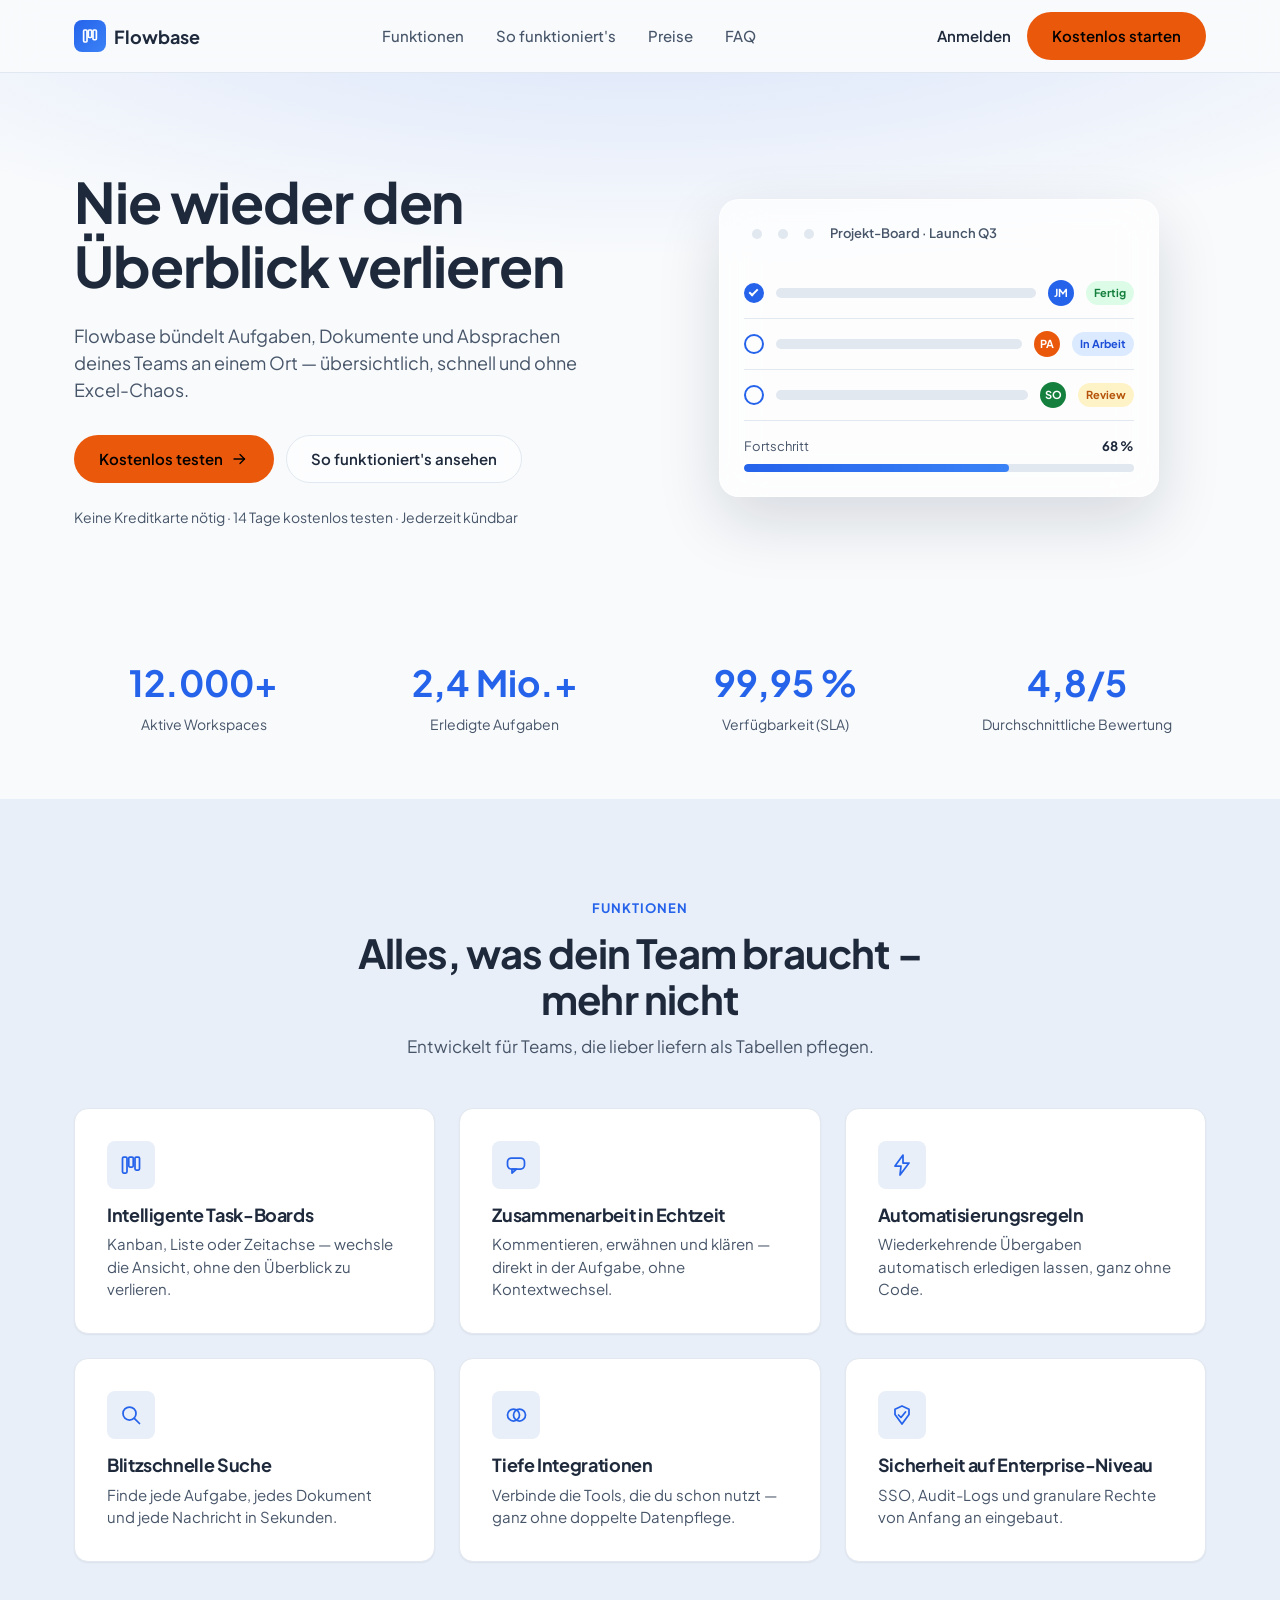
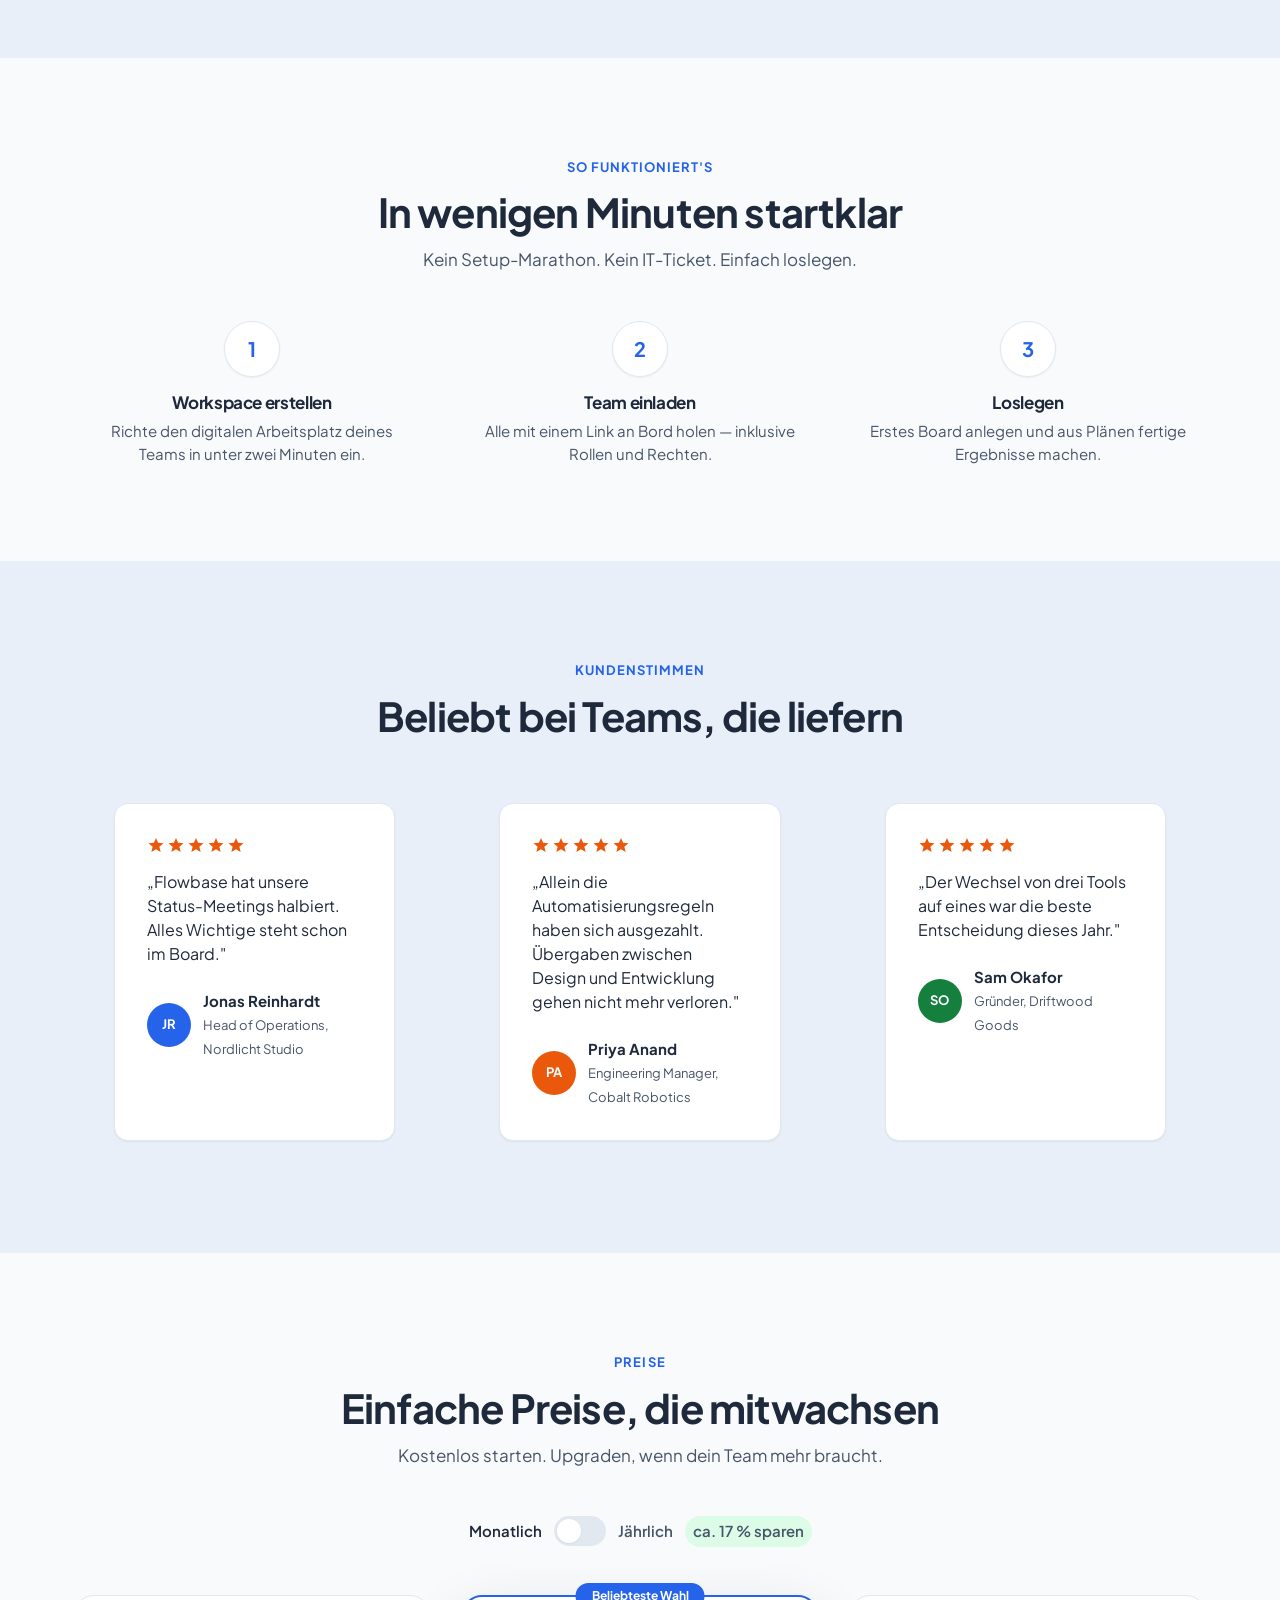
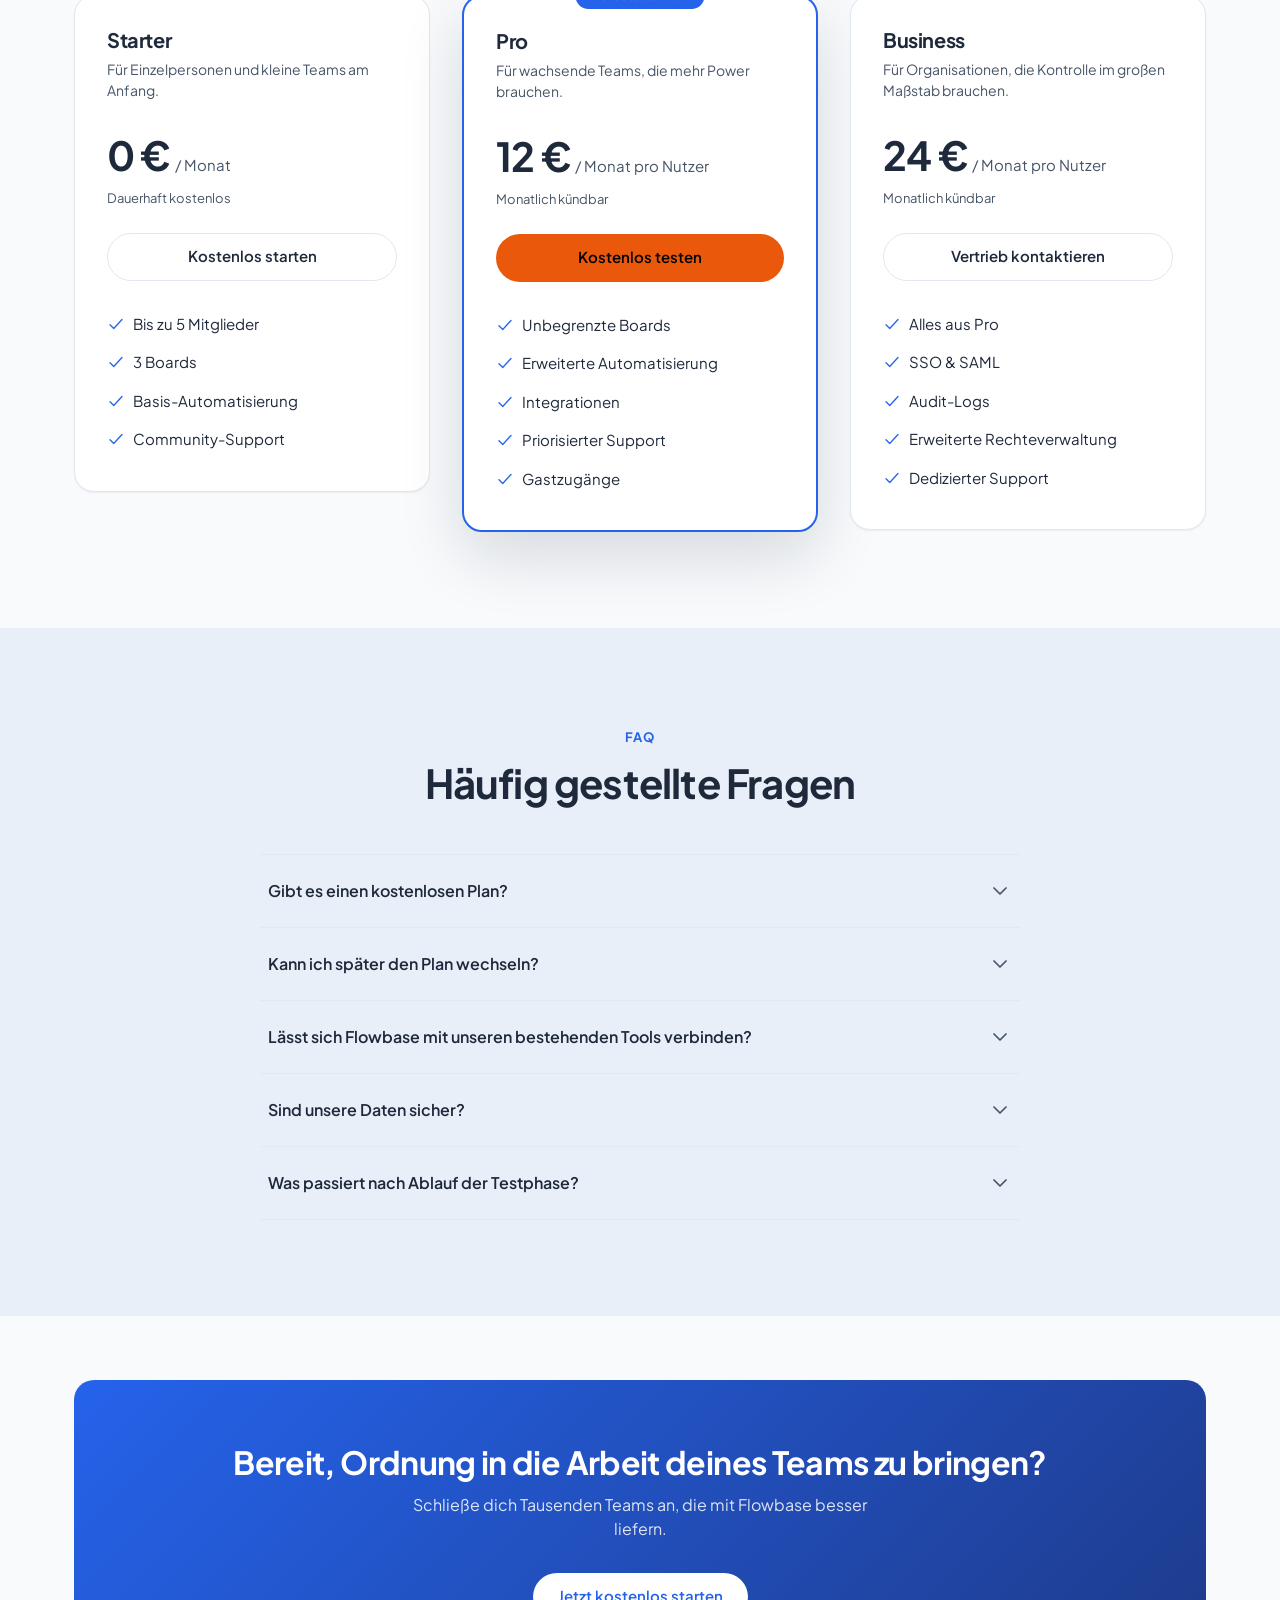
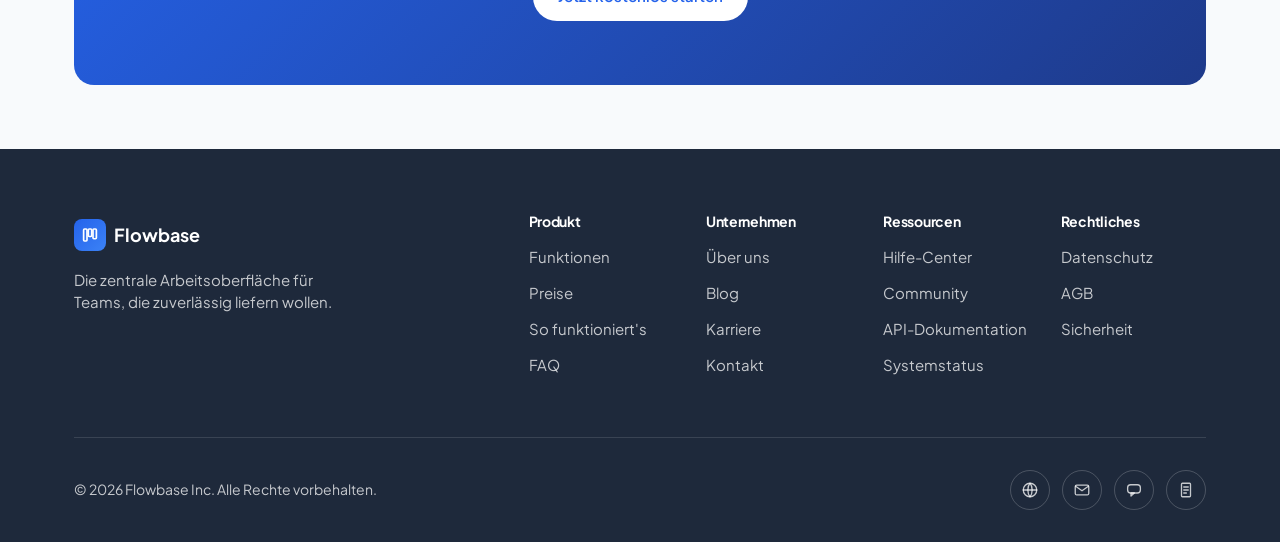
==== index.html @ de38b5d2 "Add Flowbase SaaS landing page Static, dependency-free marketing site (index.html + css/js) built wi" ====
<!DOCTYPE html>
<html lang="de">
<head>
<meta charset="UTF-8">
<meta name="viewport" content="width=device-width, initial-scale=1">
<title>Flowbase – Projektmanagement ohne Chaos</title>
<meta name="description" content="Flowbase bündelt Aufgaben, Dokumente und Absprachen deines Teams an einem Ort. 14 Tage kostenlos testen, keine Kreditkarte nötig.">
<link rel="preconnect" href="https://fonts.googleapis.com">
<link rel="preconnect" href="https://fonts.gstatic.com" crossorigin>
<link rel="stylesheet" href="https://fonts.googleapis.com/css2?family=Plus+Jakarta+Sans:wght@400;500;600;700&display=swap">
<link rel="stylesheet" href="css/styles.css">
<link rel="icon" type="image/svg+xml" href="data:image/svg+xml,%3Csvg xmlns='http://www.w3.org/2000/svg' viewBox='0 0 24 24'%3E%3Crect width='24' height='24' rx='6' fill='%232563EB'/%3E%3Crect x='4.5' y='5' width='4' height='14' rx='1' fill='white'/%3E%3Crect x='10' y='5' width='4' height='9' rx='1' fill='white'/%3E%3Crect x='15.5' y='5' width='4' height='11' rx='1' fill='white'/%3E%3C/svg%3E">
</head>
<body>
<a class="skip-link" href="#main">Zum Hauptinhalt springen</a>

<!-- Icon sprite (decorative + labelled icons reused via <use>) -->
<svg width="0" height="0" style="position:absolute" aria-hidden="true">
  <defs>
    <symbol id="icon-menu" viewBox="0 0 24 24"><line x1="4" y1="6" x2="20" y2="6"/><line x1="4" y1="12" x2="20" y2="12"/><line x1="4" y1="18" x2="20" y2="18"/></symbol>
    <symbol id="icon-close" viewBox="0 0 24 24"><line x1="5" y1="5" x2="19" y2="19"/><line x1="19" y1="5" x2="5" y2="19"/></symbol>
    <symbol id="icon-check" viewBox="0 0 24 24"><polyline points="4,13 9,18 20,6"/></symbol>
    <symbol id="icon-chevron-down" viewBox="0 0 24 24"><polyline points="6,9 12,15 18,9"/></symbol>
    <symbol id="icon-board" viewBox="0 0 24 24"><rect x="3.5" y="4" width="4.5" height="16" rx="1.2"/><rect x="9.75" y="4" width="4.5" height="10" rx="1.2"/><rect x="16" y="4" width="4.5" height="13" rx="1.2"/></symbol>
    <symbol id="icon-chat" viewBox="0 0 24 24"><rect x="3.5" y="5" width="17" height="11" rx="4"/><polygon points="8,16 8,20 12.5,16"/></symbol>
    <symbol id="icon-bolt" viewBox="0 0 24 24"><polygon points="13,2 5,13 11,13 10,22 19,10 13,10"/></symbol>
    <symbol id="icon-search" viewBox="0 0 24 24"><circle cx="10.5" cy="10.5" r="6.5"/><line x1="15.3" y1="15.3" x2="20.5" y2="20.5"/></symbol>
    <symbol id="icon-link" viewBox="0 0 24 24"><circle cx="9.5" cy="12" r="6"/><circle cx="15.5" cy="12" r="6"/></symbol>
    <symbol id="icon-shield" viewBox="0 0 24 24"><polygon points="12,3 19,6.2 19,11.5 12,21 5,11.5 5,6.2"/><polyline points="8.5,12 11,14.5 15.5,9"/></symbol>
    <symbol id="icon-star" viewBox="0 0 24 24"><polygon points="12,2.5 14.8,9 22,9.6 16.5,14.3 18.2,21.3 12,17.5 5.8,21.3 7.5,14.3 2,9.6 9.2,9"/></symbol>
    <symbol id="icon-arrow-right" viewBox="0 0 24 24"><line x1="4" y1="12" x2="18" y2="12"/><polyline points="12,6 18,12 12,18"/></symbol>
    <symbol id="icon-globe" viewBox="0 0 24 24"><circle cx="12" cy="12" r="9"/><line x1="3" y1="12" x2="21" y2="12"/><path d="M12 3 C8.2 7 8.2 17 12 21 C15.8 17 15.8 7 12 3 Z"/></symbol>
    <symbol id="icon-mail" viewBox="0 0 24 24"><rect x="3" y="5.5" width="18" height="13" rx="2"/><polyline points="3.5,7 12,13 20.5,7"/></symbol>
    <symbol id="icon-file" viewBox="0 0 24 24"><rect x="6" y="3" width="12" height="18" rx="1.2"/><line x1="9" y1="8" x2="15" y2="8"/><line x1="9" y1="12" x2="15" y2="12"/><line x1="9" y1="16" x2="12.5" y2="16"/></symbol>
  </defs>
</svg>

<header class="site-header">
  <div class="container nav">
    <a class="brand" href="#top">
      <span class="brand-mark" aria-hidden="true"><svg class="icon" style="stroke:#fff"><use href="#icon-board"/></svg></span>
      Flowbase
    </a>

    <nav class="nav-links" aria-label="Hauptnavigation">
      <a href="#features">Funktionen</a>
      <a href="#how-it-works">So funktioniert's</a>
      <a href="#pricing">Preise</a>
      <a href="#faq">FAQ</a>
    </nav>

    <div class="nav-actions">
      <a class="nav-login" href="#">Anmelden</a>
      <a class="btn btn-primary" href="#pricing">Kostenlos starten</a>
    </div>

    <button class="nav-toggle" type="button" aria-expanded="false" aria-controls="mobile-menu" id="nav-toggle">
      <svg class="icon icon-menu" aria-hidden="true"><use href="#icon-menu"/></svg>
      <svg class="icon icon-close" aria-hidden="true"><use href="#icon-close"/></svg>
      <span class="sr-only" style="position:absolute;width:1px;height:1px;overflow:hidden;clip:rect(0 0 0 0);">Menü öffnen</span>
    </button>
  </div>

  <div class="mobile-menu" id="mobile-menu" hidden>
    <div class="container">
      <ul class="mobile-menu-list">
        <li><a href="#features">Funktionen</a></li>
        <li><a href="#how-it-works">So funktioniert's</a></li>
        <li><a href="#pricing">Preise</a></li>
        <li><a href="#faq">FAQ</a></li>
        <li><a class="nav-login" href="#">Anmelden</a></li>
      </ul>
      <div class="mobile-cta">
        <a class="btn btn-primary btn-block" href="#pricing">Kostenlos starten</a>
      </div>
    </div>
  </div>
</header>

<main id="main">
  <!-- Hero -->
  <section class="hero" id="top">
    <div class="container hero-grid">
      <div class="hero-content">
        <h1>Nie wieder den Überblick verlieren</h1>
        <p class="hero-subtitle">Flowbase bündelt Aufgaben, Dokumente und Absprachen deines Teams an einem Ort — übersichtlich, schnell und ohne Excel-Chaos.</p>
        <div class="hero-actions">
          <a class="btn btn-primary" href="#pricing">
            Kostenlos testen
            <svg class="icon" aria-hidden="true" style="width:18px;height:18px"><use href="#icon-arrow-right"/></svg>
          </a>
          <a class="btn btn-secondary" href="#how-it-works">So funktioniert's ansehen</a>
        </div>
        <p class="hero-trust">Keine Kreditkarte nötig · 14 Tage kostenlos testen · Jederzeit kündbar</p>
      </div>

      <div class="hero-visual" aria-hidden="true">
        <div class="mockup-card">
          <div class="mockup-titlebar">
            <span class="mockup-dot"></span>
            <span class="mockup-dot"></span>
            <span class="mockup-dot"></span>
            <span>Projekt-Board · Launch Q3</span>
          </div>

          <div class="mockup-row">
            <span class="mockup-check is-done"></span>
            <span class="mockup-line" style="width:55%"></span>
            <span class="mockup-avatar" style="background:#2563EB">JM</span>
            <span class="mockup-tag tag-done">Fertig</span>
          </div>
          <div class="mockup-row">
            <span class="mockup-check"></span>
            <span class="mockup-line w-70"></span>
            <span class="mockup-avatar" style="background:#EA580C">PA</span>
            <span class="mockup-tag tag-progress">In Arbeit</span>
          </div>
          <div class="mockup-row">
            <span class="mockup-check"></span>
            <span class="mockup-line" style="width:40%"></span>
            <span class="mockup-avatar" style="background:#15803D">SO</span>
            <span class="mockup-tag tag-review">Review</span>
          </div>

          <div class="mockup-progress-label">
            <span>Fortschritt</span>
            <strong>68 %</strong>
          </div>
          <div class="mockup-progress-track">
            <div class="mockup-progress-fill"></div>
          </div>
        </div>
      </div>
    </div>
  </section>

  <!-- Stats -->
  <section class="section-tight" aria-label="Kennzahlen">
    <div class="container">
      <div class="stats-grid">
        <div>
          <div class="stat-value">12.000+</div>
          <div class="stat-label">Aktive Workspaces</div>
        </div>
        <div>
          <div class="stat-value">2,4&nbsp;Mio.+</div>
          <div class="stat-label">Erledigte Aufgaben</div>
        </div>
        <div>
          <div class="stat-value">99,95&nbsp;%</div>
          <div class="stat-label">Verfügbarkeit (SLA)</div>
        </div>
        <div>
          <div class="stat-value">4,8/5</div>
          <div class="stat-label">Durchschnittliche Bewertung</div>
        </div>
      </div>
    </div>
  </section>

  <!-- Features -->
  <section class="section section-muted" id="features">
    <div class="container">
      <div class="section-header">
        <span class="eyebrow">Funktionen</span>
        <h2>Alles, was dein Team braucht – mehr nicht</h2>
        <p>Entwickelt für Teams, die lieber liefern als Tabellen pflegen.</p>
      </div>

      <div class="feature-grid">
        <div class="card">
          <div class="feature-icon"><svg class="icon" aria-hidden="true"><use href="#icon-board"/></svg></div>
          <h3>Intelligente Task-Boards</h3>
          <p>Kanban, Liste oder Zeitachse — wechsle die Ansicht, ohne den Überblick zu verlieren.</p>
        </div>
        <div class="card">
          <div class="feature-icon"><svg class="icon" aria-hidden="true"><use href="#icon-chat"/></svg></div>
          <h3>Zusammenarbeit in Echtzeit</h3>
          <p>Kommentieren, erwähnen und klären — direkt in der Aufgabe, ohne Kontextwechsel.</p>
        </div>
        <div class="card">
          <div class="feature-icon"><svg class="icon" aria-hidden="true"><use href="#icon-bolt"/></svg></div>
          <h3>Automatisierungsregeln</h3>
          <p>Wiederkehrende Übergaben automatisch erledigen lassen, ganz ohne Code.</p>
        </div>
        <div class="card">
          <div class="feature-icon"><svg class="icon" aria-hidden="true"><use href="#icon-search"/></svg></div>
          <h3>Blitzschnelle Suche</h3>
          <p>Finde jede Aufgabe, jedes Dokument und jede Nachricht in Sekunden.</p>
        </div>
        <div class="card">
          <div class="feature-icon"><svg class="icon" aria-hidden="true"><use href="#icon-link"/></svg></div>
          <h3>Tiefe Integrationen</h3>
          <p>Verbinde die Tools, die du schon nutzt — ganz ohne doppelte Datenpflege.</p>
        </div>
        <div class="card">
          <div class="feature-icon"><svg class="icon" aria-hidden="true"><use href="#icon-shield"/></svg></div>
          <h3>Sicherheit auf Enterprise-Niveau</h3>
          <p>SSO, Audit-Logs und granulare Rechte von Anfang an eingebaut.</p>
        </div>
      </div>
    </div>
  </section>

  <!-- How it works -->
  <section class="section" id="how-it-works">
    <div class="container">
      <div class="section-header">
        <span class="eyebrow">So funktioniert's</span>
        <h2>In wenigen Minuten startklar</h2>
        <p>Kein Setup-Marathon. Kein IT-Ticket. Einfach loslegen.</p>
      </div>

      <div class="steps">
        <div class="step">
          <div class="step-number">1</div>
          <h3>Workspace erstellen</h3>
          <p>Richte den digitalen Arbeitsplatz deines Teams in unter zwei Minuten ein.</p>
        </div>
        <div class="step">
          <div class="step-number">2</div>
          <h3>Team einladen</h3>
          <p>Alle mit einem Link an Bord holen — inklusive Rollen und Rechten.</p>
        </div>
        <div class="step">
          <div class="step-number">3</div>
          <h3>Loslegen</h3>
          <p>Erstes Board anlegen und aus Plänen fertige Ergebnisse machen.</p>
        </div>
      </div>
    </div>
  </section>

  <!-- Testimonials -->
  <section class="section section-muted">
    <div class="container">
      <div class="section-header">
        <span class="eyebrow">Kundenstimmen</span>
        <h2>Beliebt bei Teams, die liefern</h2>
      </div>

      <div class="testimonial-grid">
        <figure class="card">
          <div class="testimonial-stars" aria-hidden="true">
            <svg class="icon icon-fill"><use href="#icon-star"/></svg>
            <svg class="icon icon-fill"><use href="#icon-star"/></svg>
            <svg class="icon icon-fill"><use href="#icon-star"/></svg>
            <svg class="icon icon-fill"><use href="#icon-star"/></svg>
            <svg class="icon icon-fill"><use href="#icon-star"/></svg>
          </div>
          <blockquote>„Flowbase hat unsere Status-Meetings halbiert. Alles Wichtige steht schon im Board."</blockquote>
          <figcaption class="testimonial-author">
            <span class="author-avatar" style="background:#2563EB">JR</span>
            <span>
              <span class="author-name" style="display:block">Jonas Reinhardt</span>
              <span class="author-role">Head of Operations, Nordlicht Studio</span>
            </span>
          </figcaption>
        </figure>

        <figure class="card">
          <div class="testimonial-stars" aria-hidden="true">
            <svg class="icon icon-fill"><use href="#icon-star"/></svg>
            <svg class="icon icon-fill"><use href="#icon-star"/></svg>
            <svg class="icon icon-fill"><use href="#icon-star"/></svg>
            <svg class="icon icon-fill"><use href="#icon-star"/></svg>
            <svg class="icon icon-fill"><use href="#icon-star"/></svg>
          </div>
          <blockquote>„Allein die Automatisierungsregeln haben sich ausgezahlt. Übergaben zwischen Design und Entwicklung gehen nicht mehr verloren."</blockquote>
          <figcaption class="testimonial-author">
            <span class="author-avatar" style="background:#EA580C">PA</span>
            <span>
              <span class="author-name" style="display:block">Priya Anand</span>
              <span class="author-role">Engineering Manager, Cobalt Robotics</span>
            </span>
          </figcaption>
        </figure>

        <figure class="card">
          <div class="testimonial-stars" aria-hidden="true">
            <svg class="icon icon-fill"><use href="#icon-star"/></svg>
            <svg class="icon icon-fill"><use href="#icon-star"/></svg>
            <svg class="icon icon-fill"><use href="#icon-star"/></svg>
            <svg class="icon icon-fill"><use href="#icon-star"/></svg>
            <svg class="icon icon-fill"><use href="#icon-star"/></svg>
          </div>
          <blockquote>„Der Wechsel von drei Tools auf eines war die beste Entscheidung dieses Jahr."</blockquote>
          <figcaption class="testimonial-author">
            <span class="author-avatar" style="background:#15803D">SO</span>
            <span>
              <span class="author-name" style="display:block">Sam Okafor</span>
              <span class="author-role">Gründer, Driftwood Goods</span>
            </span>
          </figcaption>
        </figure>
      </div>
    </div>
  </section>

  <!-- Pricing -->
  <section class="section" id="pricing">
    <div class="container">
      <div class="section-header">
        <span class="eyebrow">Preise</span>
        <h2>Einfache Preise, die mitwachsen</h2>
        <p>Kostenlos starten. Upgraden, wenn dein Team mehr braucht.</p>
      </div>

      <div class="billing-toggle">
        <span data-active="true" id="label-monthly">Monatlich</span>
        <label class="switch">
          <input type="checkbox" id="billing-switch" aria-describedby="save-hint">
          <span class="switch-track"></span>
          <span class="switch-thumb"></span>
        </label>
        <span data-active="false" id="label-annual">Jährlich</span>
        <span class="save-badge" id="save-hint">ca. 17 % sparen</span>
      </div>

      <div class="pricing-grid">
        <div class="price-card">
          <h3>Starter</h3>
          <p class="plan-desc">Für Einzelpersonen und kleine Teams am Anfang.</p>
          <div class="price-amount">
            <span class="amount">0&nbsp;€</span>
            <span class="period">/ Monat</span>
          </div>
          <p class="price-note">Dauerhaft kostenlos</p>
          <a class="btn btn-outline btn-block" href="#">Kostenlos starten</a>
          <ul class="plan-features">
            <li><svg class="icon" aria-hidden="true"><use href="#icon-check"/></svg> Bis zu 5 Mitglieder</li>
            <li><svg class="icon" aria-hidden="true"><use href="#icon-check"/></svg> 3 Boards</li>
            <li><svg class="icon" aria-hidden="true"><use href="#icon-check"/></svg> Basis-Automatisierung</li>
            <li><svg class="icon" aria-hidden="true"><use href="#icon-check"/></svg> Community-Support</li>
          </ul>
        </div>

        <div class="price-card is-popular">
          <span class="popular-badge">Beliebteste Wahl</span>
          <h3>Pro</h3>
          <p class="plan-desc">Für wachsende Teams, die mehr Power brauchen.</p>
          <div class="price-amount">
            <span class="amount" data-monthly="12&nbsp;€" data-annual="10&nbsp;€">12&nbsp;€</span>
            <span class="period">/ Monat pro Nutzer</span>
          </div>
          <p class="price-note" data-monthly="Monatlich kündbar" data-annual="Jährliche Abrechnung, 2 Monate gratis">Monatlich kündbar</p>
          <a class="btn btn-primary btn-block" href="#">Kostenlos testen</a>
          <ul class="plan-features">
            <li><svg class="icon" aria-hidden="true"><use href="#icon-check"/></svg> Unbegrenzte Boards</li>
            <li><svg class="icon" aria-hidden="true"><use href="#icon-check"/></svg> Erweiterte Automatisierung</li>
            <li><svg class="icon" aria-hidden="true"><use href="#icon-check"/></svg> Integrationen</li>
            <li><svg class="icon" aria-hidden="true"><use href="#icon-check"/></svg> Priorisierter Support</li>
            <li><svg class="icon" aria-hidden="true"><use href="#icon-check"/></svg> Gastzugänge</li>
          </ul>
        </div>

        <div class="price-card">
          <h3>Business</h3>
          <p class="plan-desc">Für Organisationen, die Kontrolle im großen Maßstab brauchen.</p>
          <div class="price-amount">
            <span class="amount" data-monthly="24&nbsp;€" data-annual="20&nbsp;€">24&nbsp;€</span>
            <span class="period">/ Monat pro Nutzer</span>
          </div>
          <p class="price-note" data-monthly="Monatlich kündbar" data-annual="Jährliche Abrechnung, 2 Monate gratis">Monatlich kündbar</p>
          <a class="btn btn-outline btn-block" href="#">Vertrieb kontaktieren</a>
          <ul class="plan-features">
            <li><svg class="icon" aria-hidden="true"><use href="#icon-check"/></svg> Alles aus Pro</li>
            <li><svg class="icon" aria-hidden="true"><use href="#icon-check"/></svg> SSO &amp; SAML</li>
            <li><svg class="icon" aria-hidden="true"><use href="#icon-check"/></svg> Audit-Logs</li>
            <li><svg class="icon" aria-hidden="true"><use href="#icon-check"/></svg> Erweiterte Rechteverwaltung</li>
            <li><svg class="icon" aria-hidden="true"><use href="#icon-check"/></svg> Dedizierter Support</li>
          </ul>
        </div>
      </div>
    </div>
  </section>

  <!-- FAQ -->
  <section class="section section-muted" id="faq">
    <div class="container">
      <div class="section-header">
        <span class="eyebrow">FAQ</span>
        <h2>Häufig gestellte Fragen</h2>
      </div>

      <div class="faq-list">
        <div class="faq-item">
          <h3>
            <button class="faq-question" aria-expanded="false" aria-controls="faq-a1" id="faq-q1">
              Gibt es einen kostenlosen Plan?
              <svg class="icon" aria-hidden="true"><use href="#icon-chevron-down"/></svg>
            </button>
          </h3>
          <div class="faq-answer" id="faq-a1" role="region" aria-labelledby="faq-q1" hidden>
            <p>Ja. Starter ist dauerhaft kostenlos für bis zu 5 Teammitglieder, ganz ohne Kreditkarte.</p>
          </div>
        </div>

        <div class="faq-item">
          <h3>
            <button class="faq-question" aria-expanded="false" aria-controls="faq-a2" id="faq-q2">
              Kann ich später den Plan wechseln?
              <svg class="icon" aria-hidden="true"><use href="#icon-chevron-down"/></svg>
            </button>
          </h3>
          <div class="faq-answer" id="faq-a2" role="region" aria-labelledby="faq-q2" hidden>
            <p>Klar. Upgrade, Downgrade oder Kündigung sind jederzeit in den Workspace-Einstellungen möglich.</p>
          </div>
        </div>

        <div class="faq-item">
          <h3>
            <button class="faq-question" aria-expanded="false" aria-controls="faq-a3" id="faq-q3">
              Lässt sich Flowbase mit unseren bestehenden Tools verbinden?
              <svg class="icon" aria-hidden="true"><use href="#icon-chevron-down"/></svg>
            </button>
          </h3>
          <div class="faq-answer" id="faq-a3" role="region" aria-labelledby="faq-q3" hidden>
            <p>Pro und Business bieten Integrationen für gängige Kalender-, Speicher- und Chat-Tools — weitere kommen laufend dazu.</p>
          </div>
        </div>

        <div class="faq-item">
          <h3>
            <button class="faq-question" aria-expanded="false" aria-controls="faq-a4" id="faq-q4">
              Sind unsere Daten sicher?
              <svg class="icon" aria-hidden="true"><use href="#icon-chevron-down"/></svg>
            </button>
          </h3>
          <div class="faq-answer" id="faq-a4" role="region" aria-labelledby="faq-q4" hidden>
            <p>Alle Daten werden verschlüsselt übertragen und gespeichert. Business ergänzt SSO, Audit-Logs und granulare Rechteverwaltung.</p>
          </div>
        </div>

        <div class="faq-item">
          <h3>
            <button class="faq-question" aria-expanded="false" aria-controls="faq-a5" id="faq-q5">
              Was passiert nach Ablauf der Testphase?
              <svg class="icon" aria-hidden="true"><use href="#icon-chevron-down"/></svg>
            </button>
          </h3>
          <div class="faq-answer" id="faq-a5" role="region" aria-labelledby="faq-q5" hidden>
            <p>Du wählst einen bezahlten Plan oder wechselst zum kostenlosen Starter-Plan — deine Daten bleiben in jedem Fall erhalten.</p>
          </div>
        </div>
      </div>
    </div>
  </section>

  <!-- Final CTA -->
  <section class="section-tight">
    <div class="container">
      <div class="cta-banner">
        <h2>Bereit, Ordnung in die Arbeit deines Teams zu bringen?</h2>
        <p>Schließe dich Tausenden Teams an, die mit Flowbase besser liefern.</p>
        <a class="btn btn-primary" href="#pricing">Jetzt kostenlos starten</a>
      </div>
    </div>
  </section>
</main>

<footer class="site-footer">
  <div class="container">
    <div class="footer-top">
      <div class="footer-brand">
        <a class="brand" href="#top">
          <span class="brand-mark" aria-hidden="true"><svg class="icon" style="stroke:#fff"><use href="#icon-board"/></svg></span>
          Flowbase
        </a>
        <p>Die zentrale Arbeitsoberfläche für Teams, die zuverlässig liefern wollen.</p>
      </div>

      <div class="footer-links-grid">
        <div class="footer-col">
          <h4>Produkt</h4>
          <ul>
            <li><a href="#features">Funktionen</a></li>
            <li><a href="#pricing">Preise</a></li>
            <li><a href="#how-it-works">So funktioniert's</a></li>
            <li><a href="#faq">FAQ</a></li>
          </ul>
        </div>
        <div class="footer-col">
          <h4>Unternehmen</h4>
          <ul>
            <li><a href="#">Über uns</a></li>
            <li><a href="#">Blog</a></li>
            <li><a href="#">Karriere</a></li>
            <li><a href="#">Kontakt</a></li>
          </ul>
        </div>
        <div class="footer-col">
          <h4>Ressourcen</h4>
          <ul>
            <li><a href="#">Hilfe-Center</a></li>
            <li><a href="#">Community</a></li>
            <li><a href="#">API-Dokumentation</a></li>
            <li><a href="#">Systemstatus</a></li>
          </ul>
        </div>
        <div class="footer-col">
          <h4>Rechtliches</h4>
          <ul>
            <li><a href="#">Datenschutz</a></li>
            <li><a href="#">AGB</a></li>
            <li><a href="#">Sicherheit</a></li>
          </ul>
        </div>
      </div>
    </div>

    <div class="footer-bottom">
      <span>© 2026 Flowbase Inc. Alle Rechte vorbehalten.</span>
      <div class="footer-social">
        <a href="#" aria-label="Website"><svg class="icon" style="width:18px;height:18px" aria-hidden="true"><use href="#icon-globe"/></svg></a>
        <a href="#" aria-label="E-Mail"><svg class="icon" style="width:18px;height:18px" aria-hidden="true"><use href="#icon-mail"/></svg></a>
        <a href="#" aria-label="Community"><svg class="icon" style="width:18px;height:18px" aria-hidden="true"><use href="#icon-chat"/></svg></a>
        <a href="#" aria-label="Dokumentation"><svg class="icon" style="width:18px;height:18px" aria-hidden="true"><use href="#icon-file"/></svg></a>
      </div>
    </div>
  </div>
</footer>

<script src="js/main.js"></script>
</body>
</html>
---- css/styles.css ----
/* ============================================
   Flowbase marketing site
   Design system: Hero+Features+CTA / Glassmorphism
   Generated with the ui-ux-pro-max skill
   ============================================ */

:root {
  --color-primary: #2563EB;
  --color-primary-hover: #1D4ED8;
  --color-on-primary: #FFFFFF;
  --color-secondary: #3B82F6;
  --color-accent: #EA580C;
  --color-accent-hover: #C2410C;
  --color-on-accent: #000000;
  --color-background: #F8FAFC;
  --color-foreground: #1E293B;
  --color-card: #FFFFFF;
  --color-card-foreground: #1E293B;
  --color-muted: #E9EFF8;
  --color-muted-foreground: #475569;
  --color-border: #E2E8F0;
  --color-destructive: #DC2626;
  --color-on-destructive: #FFFFFF;
  --color-ring: #2563EB;

  --font-sans: "Plus Jakarta Sans", -apple-system, BlinkMacSystemFont, "Segoe UI", Roboto, Helvetica, Arial, sans-serif;

  --space-1: 4px;
  --space-2: 8px;
  --space-3: 12px;
  --space-4: 16px;
  --space-5: 24px;
  --space-6: 32px;
  --space-7: 48px;
  --space-8: 64px;
  --space-9: 96px;

  --radius-sm: 8px;
  --radius-md: 14px;
  --radius-lg: 20px;
  --radius-full: 999px;

  --container-max: 1180px;
  --shadow-sm: 0 1px 2px rgba(15, 23, 42, 0.06);
  --shadow-md: 0 8px 24px rgba(15, 23, 42, 0.08);
  --shadow-lg: 0 24px 64px rgba(15, 23, 42, 0.14);

  --transition-fast: 150ms ease;
  --transition-base: 220ms ease;
}

*,
*::before,
*::after {
  box-sizing: border-box;
}

html {
  -webkit-text-size-adjust: 100%;
  scroll-padding-top: 88px;
}

@media (prefers-reduced-motion: no-preference) {
  html {
    scroll-behavior: smooth;
  }
}

body {
  margin: 0;
  font-family: var(--font-sans);
  font-size: 16px;
  line-height: 1.5;
  color: var(--color-foreground);
  background: var(--color-background);
}

h1, h2, h3, h4 {
  margin: 0;
  line-height: 1.15;
  font-weight: 700;
  letter-spacing: -0.02em;
}

p {
  margin: 0;
}

ul {
  margin: 0;
  padding: 0;
  list-style: none;
}

a {
  color: inherit;
  text-decoration: none;
}

button {
  font-family: inherit;
  cursor: pointer;
}

img, svg {
  display: block;
  max-width: 100%;
}

.container {
  width: 100%;
  max-width: var(--container-max);
  margin-inline: auto;
  padding-inline: var(--space-5);
}

.icon {
  width: 24px;
  height: 24px;
  stroke: currentColor;
  fill: none;
  stroke-width: 1.75;
  stroke-linecap: round;
  stroke-linejoin: round;
  flex-shrink: 0;
}

.icon-fill {
  fill: currentColor;
  stroke: none;
}

/* Skip link */
.skip-link {
  position: absolute;
  left: var(--space-3);
  top: -60px;
  background: var(--color-primary);
  color: var(--color-on-primary);
  padding: var(--space-3) var(--space-4);
  border-radius: var(--radius-sm);
  z-index: 1000;
  transition: top var(--transition-base);
}

.skip-link:focus {
  top: var(--space-3);
}

/* Focus visibility (kept intentionally strong; never remove without replacement) */
a:focus-visible,
button:focus-visible,
input:focus-visible,
summary:focus-visible {
  outline: 2px solid var(--color-ring);
  outline-offset: 3px;
  border-radius: var(--radius-sm);
}

/* ---------- Buttons ---------- */
.btn {
  display: inline-flex;
  align-items: center;
  justify-content: center;
  gap: var(--space-2);
  min-height: 48px;
  padding: 0 var(--space-5);
  border-radius: var(--radius-full);
  font-weight: 600;
  font-size: 0.9375rem;
  border: 1px solid transparent;
  transition: background var(--transition-fast), color var(--transition-fast), border-color var(--transition-fast), transform var(--transition-fast);
  white-space: nowrap;
}

.btn:active {
  transform: translateY(1px);
}

.btn-primary {
  background: var(--color-accent);
  color: var(--color-on-accent);
}

.btn-primary:hover {
  background: var(--color-accent-hover);
  color: var(--color-on-accent);
}

.btn-secondary {
  background: rgba(255, 255, 255, 0.6);
  color: var(--color-foreground);
  border-color: var(--color-border);
  backdrop-filter: blur(10px);
  -webkit-backdrop-filter: blur(10px);
}

.btn-secondary:hover {
  background: rgba(255, 255, 255, 0.9);
  border-color: var(--color-primary);
}

.btn-block {
  width: 100%;
}

.btn-outline {
  background: transparent;
  border-color: var(--color-border);
  color: var(--color-foreground);
}

.btn-outline:hover {
  border-color: var(--color-primary);
  color: var(--color-primary);
}

/* ---------- Header / Nav ---------- */
.site-header {
  position: sticky;
  top: 0;
  z-index: 100;
  background: rgba(248, 250, 252, 0.72);
  border-bottom: 1px solid var(--color-border);
  backdrop-filter: blur(16px);
  -webkit-backdrop-filter: blur(16px);
}

@supports not ((backdrop-filter: blur(1px)) or (-webkit-backdrop-filter: blur(1px))) {
  .site-header {
    background: var(--color-background);
  }
}

.nav {
  display: flex;
  align-items: center;
  justify-content: space-between;
  gap: var(--space-4);
  min-height: 72px;
}

.brand {
  display: flex;
  align-items: center;
  gap: var(--space-2);
  font-weight: 700;
  font-size: 1.125rem;
  color: var(--color-foreground);
  min-height: 44px;
}

.brand-mark {
  width: 32px;
  height: 32px;
  border-radius: var(--radius-sm);
  background: linear-gradient(135deg, var(--color-primary), var(--color-secondary));
  display: flex;
  align-items: center;
  justify-content: center;
  color: #fff;
}

.brand-mark .icon {
  width: 18px;
  height: 18px;
  stroke-width: 2.25;
}

.nav-links {
  display: none;
  align-items: center;
  gap: var(--space-6);
}

.nav-links a {
  font-weight: 500;
  font-size: 0.9375rem;
  color: var(--color-muted-foreground);
  padding: var(--space-2) 0;
  transition: color var(--transition-fast);
}

.nav-links a:hover {
  color: var(--color-foreground);
}

.nav-actions {
  display: none;
  align-items: center;
  gap: var(--space-4);
}

.nav-login {
  font-weight: 600;
  font-size: 0.9375rem;
  min-height: 44px;
  display: inline-flex;
  align-items: center;
  color: var(--color-foreground);
}

.nav-toggle {
  display: inline-flex;
  align-items: center;
  justify-content: center;
  width: 44px;
  height: 44px;
  border: 1px solid var(--color-border);
  border-radius: var(--radius-sm);
  background: var(--color-card);
  color: var(--color-foreground);
}

.nav-toggle .icon-close {
  display: none;
}

.nav-toggle[aria-expanded="true"] .icon-menu {
  display: none;
}

.nav-toggle[aria-expanded="true"] .icon-close {
  display: block;
}

.mobile-menu {
  border-top: 1px solid var(--color-border);
  background: var(--color-background);
}

.mobile-menu[hidden] {
  display: none;
}

.mobile-menu-list {
  display: flex;
  flex-direction: column;
  padding: var(--space-4) 0;
}

.mobile-menu-list a,
.mobile-menu-list .nav-login {
  display: flex;
  align-items: center;
  min-height: 48px;
  font-weight: 500;
  color: var(--color-foreground);
  border-bottom: 1px solid var(--color-border);
}

.mobile-menu-list li:last-child a {
  border-bottom: none;
}

.mobile-cta {
  padding: var(--space-4) 0 var(--space-2);
}

@media (min-width: 768px) {
  .nav-toggle,
  .mobile-menu {
    display: none;
  }

  .nav-links,
  .nav-actions {
    display: flex;
  }
}

/* ---------- Sections ---------- */
.section {
  padding-block: var(--space-9);
}

.section-tight {
  padding-block: var(--space-8);
}

.section-header {
  max-width: 640px;
  margin-inline: auto;
  text-align: center;
  margin-bottom: var(--space-7);
}

.eyebrow {
  display: inline-block;
  font-size: 0.8125rem;
  font-weight: 700;
  text-transform: uppercase;
  letter-spacing: 0.08em;
  color: var(--color-primary);
  margin-bottom: var(--space-3);
}

.section-header h2 {
  font-size: clamp(1.75rem, 1.4rem + 1.4vw, 2.5rem);
  margin-bottom: var(--space-3);
}

.section-header p {
  color: var(--color-muted-foreground);
  font-size: 1.0625rem;
}

.section-muted {
  background: var(--color-muted);
}

/* ---------- Hero ---------- */
.hero {
  padding-block: var(--space-9) var(--space-8);
  position: relative;
  overflow: hidden;
}

.hero::before {
  content: "";
  position: absolute;
  inset: -20% -10% auto -10%;
  height: 480px;
  background: radial-gradient(60% 60% at 50% 0%, rgba(37, 99, 235, 0.16), rgba(37, 99, 235, 0));
  pointer-events: none;
}

.hero-grid {
  position: relative;
  display: grid;
  gap: var(--space-8);
  align-items: center;
}

.hero-content {
  text-align: center;
}

.hero h1 {
  font-size: clamp(2.25rem, 1.7rem + 2.4vw, 3.5rem);
  margin-bottom: var(--space-5);
}

.hero-subtitle {
  font-size: 1.125rem;
  color: var(--color-muted-foreground);
  max-width: 560px;
  margin-inline: auto;
  margin-bottom: var(--space-6);
}

.hero-actions {
  display: flex;
  flex-direction: column;
  gap: var(--space-3);
  align-items: center;
  margin-bottom: var(--space-5);
}

.hero-trust {
  font-size: 0.875rem;
  color: var(--color-muted-foreground);
}

@media (min-width: 480px) {
  .hero-actions {
    flex-direction: row;
    justify-content: center;
  }
}

@media (min-width: 1024px) {
  .hero-grid {
    grid-template-columns: 1fr 1fr;
    text-align: left;
  }

  .hero-content {
    text-align: left;
  }

  .hero-subtitle,
  .hero-actions {
    margin-inline: 0;
  }

  .hero-actions {
    justify-content: flex-start;
  }
}

/* Hero product mockup (built from CSS/SVG, no images) */
.hero-visual {
  display: flex;
  justify-content: center;
}

.mockup-card {
  width: 100%;
  max-width: 440px;
  background: rgba(255, 255, 255, 0.65);
  border: 1px solid rgba(255, 255, 255, 0.6);
  border-radius: var(--radius-lg);
  box-shadow: var(--shadow-lg);
  backdrop-filter: blur(20px);
  -webkit-backdrop-filter: blur(20px);
  padding: var(--space-5);
}

@supports not ((backdrop-filter: blur(1px)) or (-webkit-backdrop-filter: blur(1px))) {
  .mockup-card {
    background: var(--color-card);
  }
}

.mockup-titlebar {
  display: flex;
  align-items: center;
  gap: var(--space-2);
  margin-bottom: var(--space-5);
}

.mockup-dot {
  width: 10px;
  height: 10px;
  border-radius: 50%;
  background: var(--color-border);
}

.mockup-titlebar span {
  margin-left: var(--space-2);
  font-size: 0.8125rem;
  font-weight: 600;
  color: var(--color-muted-foreground);
}

.mockup-row {
  display: flex;
  align-items: center;
  gap: var(--space-3);
  padding: var(--space-3) 0;
  border-bottom: 1px solid var(--color-border);
}

.mockup-row:last-of-type {
  border-bottom: none;
}

.mockup-check {
  width: 20px;
  height: 20px;
  border-radius: 50%;
  border: 2px solid var(--color-primary);
  flex-shrink: 0;
}

.mockup-check.is-done {
  background: var(--color-primary);
  position: relative;
}

.mockup-check.is-done::after {
  content: "";
  position: absolute;
  left: 5px;
  top: 2px;
  width: 5px;
  height: 9px;
  border-right: 2px solid #fff;
  border-bottom: 2px solid #fff;
  transform: rotate(45deg);
}

.mockup-line {
  flex: 1;
  height: 10px;
  border-radius: var(--radius-full);
  background: var(--color-border);
}

.mockup-line.w-70 { width: 70%; }

.mockup-avatar {
  width: 26px;
  height: 26px;
  border-radius: 50%;
  display: flex;
  align-items: center;
  justify-content: center;
  font-size: 0.6875rem;
  font-weight: 700;
  color: #fff;
  flex-shrink: 0;
}

.mockup-tag {
  font-size: 0.6875rem;
  font-weight: 700;
  padding: var(--space-1) var(--space-2);
  border-radius: var(--radius-full);
  white-space: nowrap;
}

.tag-progress {
  background: #DBEAFE;
  color: #1D4ED8;
}

.tag-done {
  background: #DCFCE7;
  color: #15803D;
}

.tag-review {
  background: #FEF3C7;
  color: #B45309;
}

.mockup-progress-label {
  display: flex;
  justify-content: space-between;
  font-size: 0.8125rem;
  color: var(--color-muted-foreground);
  margin-top: var(--space-4);
  margin-bottom: var(--space-2);
}

.mockup-progress-label strong {
  color: var(--color-foreground);
}

.mockup-progress-track {
  height: 8px;
  border-radius: var(--radius-full);
  background: var(--color-border);
  overflow: hidden;
}

.mockup-progress-fill {
  height: 100%;
  width: 68%;
  border-radius: var(--radius-full);
  background: linear-gradient(90deg, var(--color-primary), var(--color-secondary));
}

/* ---------- Stats ---------- */
.stats-grid {
  display: grid;
  grid-template-columns: repeat(2, 1fr);
  gap: var(--space-6);
  text-align: center;
}

.stat-value {
  font-size: clamp(1.75rem, 1.5rem + 1vw, 2.25rem);
  font-weight: 700;
  color: var(--color-primary);
  margin-bottom: var(--space-1);
}

.stat-label {
  font-size: 0.875rem;
  color: var(--color-muted-foreground);
}

@media (min-width: 768px) {
  .stats-grid {
    grid-template-columns: repeat(4, 1fr);
  }
}

/* ---------- Feature cards ---------- */
.feature-grid {
  display: grid;
  gap: var(--space-5);
  grid-template-columns: 1fr;
}

.card {
  background: var(--color-card);
  border: 1px solid var(--color-border);
  border-radius: var(--radius-md);
  padding: var(--space-6);
  box-shadow: var(--shadow-sm);
  transition: box-shadow var(--transition-base), transform var(--transition-base);
}

.card:hover {
  box-shadow: var(--shadow-md);
  transform: translateY(-2px);
}

.feature-icon {
  width: 48px;
  height: 48px;
  border-radius: var(--radius-sm);
  background: var(--color-muted);
  color: var(--color-primary);
  display: flex;
  align-items: center;
  justify-content: center;
  margin-bottom: var(--space-4);
}

.card h3 {
  font-size: 1.125rem;
  margin-bottom: var(--space-2);
}

.card p {
  color: var(--color-muted-foreground);
  font-size: 0.9375rem;
}

@media (min-width: 640px) {
  .feature-grid {
    grid-template-columns: repeat(2, 1fr);
  }
}

@media (min-width: 1024px) {
  .feature-grid {
    grid-template-columns: repeat(3, 1fr);
  }
}

/* ---------- How it works ---------- */
.steps {
  display: grid;
  gap: var(--space-6);
  counter-reset: step;
}

.step {
  text-align: center;
}

.step-number {
  width: 56px;
  height: 56px;
  border-radius: 50%;
  background: var(--color-card);
  border: 1px solid var(--color-border);
  box-shadow: var(--shadow-sm);
  display: flex;
  align-items: center;
  justify-content: center;
  font-weight: 700;
  font-size: 1.25rem;
  color: var(--color-primary);
  margin: 0 auto var(--space-4);
}

.step h3 {
  font-size: 1.0625rem;
  margin-bottom: var(--space-2);
}

.step p {
  color: var(--color-muted-foreground);
  font-size: 0.9375rem;
  max-width: 320px;
  margin-inline: auto;
}

@media (min-width: 768px) {
  .steps {
    grid-template-columns: repeat(3, 1fr);
  }
}

/* ---------- Testimonials ---------- */
.testimonial-grid {
  display: grid;
  gap: var(--space-5);
  grid-template-columns: 1fr;
}

.testimonial-stars {
  display: flex;
  gap: 2px;
  color: var(--color-accent);
  margin-bottom: var(--space-4);
}

.testimonial-stars .icon {
  width: 18px;
  height: 18px;
}

blockquote {
  margin: 0 0 var(--space-5);
  font-size: 1rem;
  color: var(--color-card-foreground);
}

.testimonial-author {
  display: flex;
  align-items: center;
  gap: var(--space-3);
}

.author-avatar {
  width: 44px;
  height: 44px;
  border-radius: 50%;
  display: flex;
  align-items: center;
  justify-content: center;
  font-weight: 700;
  font-size: 0.8125rem;
  color: #fff;
  flex-shrink: 0;
}

.author-name {
  font-weight: 700;
  font-size: 0.9375rem;
}

.author-role {
  font-size: 0.8125rem;
  color: var(--color-muted-foreground);
}

@media (min-width: 768px) {
  .testimonial-grid {
    grid-template-columns: repeat(3, 1fr);
  }
}

/* ---------- Pricing ---------- */
.billing-toggle {
  display: flex;
  align-items: center;
  justify-content: center;
  gap: var(--space-3);
  margin-bottom: var(--space-7);
  flex-wrap: wrap;
}

.billing-toggle span {
  font-weight: 600;
  font-size: 0.9375rem;
  color: var(--color-muted-foreground);
}

.billing-toggle span[data-active="true"] {
  color: var(--color-foreground);
}

.switch {
  position: relative;
  display: inline-flex;
  align-items: center;
  width: 52px;
  height: 30px;
}

.switch input {
  position: absolute;
  opacity: 0;
  width: 100%;
  height: 100%;
  margin: 0;
  cursor: pointer;
}

.switch-track {
  position: absolute;
  inset: 0;
  background: var(--color-border);
  border-radius: var(--radius-full);
  transition: background var(--transition-base);
  pointer-events: none;
}

.switch-thumb {
  position: absolute;
  top: 3px;
  left: 3px;
  width: 24px;
  height: 24px;
  border-radius: 50%;
  background: #fff;
  box-shadow: var(--shadow-sm);
  transition: transform var(--transition-base);
  pointer-events: none;
}

.switch input:checked ~ .switch-track {
  background: var(--color-primary);
}

.switch input:checked ~ .switch-thumb {
  transform: translateX(22px);
}

.switch input:focus-visible ~ .switch-track {
  outline: 2px solid var(--color-ring);
  outline-offset: 3px;
}

.save-badge {
  background: #DCFCE7;
  color: #15803D;
  font-size: 0.75rem;
  font-weight: 700;
  padding: var(--space-1) var(--space-2);
  border-radius: var(--radius-full);
}

.pricing-grid {
  display: grid;
  gap: var(--space-6);
  grid-template-columns: 1fr;
  align-items: start;
}

.price-card {
  background: var(--color-card);
  border: 1px solid var(--color-border);
  border-radius: var(--radius-lg);
  padding: var(--space-6);
  box-shadow: var(--shadow-sm);
  position: relative;
}

.price-card.is-popular {
  border: 2px solid var(--color-primary);
  box-shadow: var(--shadow-lg);
}

.popular-badge {
  position: absolute;
  top: -14px;
  left: 50%;
  transform: translateX(-50%);
  background: var(--color-primary);
  color: var(--color-on-primary);
  font-size: 0.75rem;
  font-weight: 700;
  padding: var(--space-1) var(--space-4);
  border-radius: var(--radius-full);
  white-space: nowrap;
}

.price-card h3 {
  font-size: 1.25rem;
  margin-bottom: var(--space-2);
}

.price-card .plan-desc {
  color: var(--color-muted-foreground);
  font-size: 0.875rem;
  margin-bottom: var(--space-5);
  min-height: 40px;
}

.price-amount {
  display: flex;
  align-items: baseline;
  gap: var(--space-1);
  margin-bottom: var(--space-1);
}

.price-amount .amount {
  font-size: 2.5rem;
  font-weight: 700;
  letter-spacing: -0.02em;
}

.price-amount .period {
  color: var(--color-muted-foreground);
  font-size: 0.9375rem;
}

.price-note {
  font-size: 0.8125rem;
  color: var(--color-muted-foreground);
  margin-bottom: var(--space-5);
  min-height: 20px;
}

.price-card .btn {
  margin-bottom: var(--space-5);
}

.plan-features li {
  display: flex;
  align-items: flex-start;
  gap: var(--space-2);
  padding: var(--space-2) 0;
  font-size: 0.9375rem;
}

.plan-features .icon {
  width: 18px;
  height: 18px;
  color: var(--color-primary);
  margin-top: 2px;
}

@media (min-width: 1024px) {
  .pricing-grid {
    grid-template-columns: repeat(3, 1fr);
  }
}

/* ---------- FAQ ---------- */
.faq-list {
  max-width: 760px;
  margin-inline: auto;
  border-top: 1px solid var(--color-border);
}

.faq-item {
  border-bottom: 1px solid var(--color-border);
}

.faq-question {
  width: 100%;
  display: flex;
  align-items: center;
  justify-content: space-between;
  gap: var(--space-4);
  background: transparent;
  border: none;
  padding: var(--space-5) var(--space-2);
  text-align: left;
  font-size: 1rem;
  font-weight: 600;
  color: var(--color-foreground);
  min-height: 44px;
}

.faq-question .icon {
  color: var(--color-muted-foreground);
  transition: transform var(--transition-base);
}

.faq-question[aria-expanded="true"] .icon {
  transform: rotate(180deg);
}

.faq-answer {
  padding: 0 var(--space-2) var(--space-5);
  color: var(--color-muted-foreground);
  max-width: 640px;
}

.faq-answer[hidden] {
  display: none;
}

/* ---------- Final CTA ---------- */
.cta-banner {
  background: linear-gradient(135deg, var(--color-primary), #1e3a8a);
  border-radius: var(--radius-lg);
  padding: var(--space-8) var(--space-5);
  text-align: center;
  color: #fff;
}

.cta-banner h2 {
  font-size: clamp(1.5rem, 1.25rem + 1.2vw, 2rem);
  margin-bottom: var(--space-3);
}

.cta-banner p {
  color: rgba(255, 255, 255, 0.85);
  max-width: 480px;
  margin-inline: auto;
  margin-bottom: var(--space-6);
}

.cta-banner .btn-primary {
  background: #fff;
  color: var(--color-primary);
}

.cta-banner .btn-primary:hover {
  background: rgba(255, 255, 255, 0.9);
}

/* ---------- Footer ---------- */
.site-footer {
  background: var(--color-foreground);
  color: rgba(255, 255, 255, 0.75);
  padding-block: var(--space-8) var(--space-6);
}

.footer-top {
  display: grid;
  gap: var(--space-7);
  margin-bottom: var(--space-7);
}

.footer-brand .brand {
  color: #fff;
  margin-bottom: var(--space-3);
}

.footer-brand p {
  max-width: 280px;
  font-size: 0.9375rem;
}

.footer-links-grid {
  display: grid;
  grid-template-columns: repeat(2, 1fr);
  gap: var(--space-6);
}

.footer-col h4 {
  color: #fff;
  font-size: 0.875rem;
  margin-bottom: var(--space-4);
}

.footer-col li {
  margin-bottom: var(--space-3);
}

.footer-col a {
  font-size: 0.9375rem;
  transition: color var(--transition-fast);
}

.footer-col a:hover {
  color: #fff;
}

.footer-bottom {
  display: flex;
  flex-direction: column;
  gap: var(--space-4);
  padding-top: var(--space-6);
  border-top: 1px solid rgba(255, 255, 255, 0.12);
  font-size: 0.875rem;
}

.footer-social {
  display: flex;
  gap: var(--space-3);
}

.footer-social a {
  width: 40px;
  height: 40px;
  border-radius: 50%;
  border: 1px solid rgba(255, 255, 255, 0.2);
  display: flex;
  align-items: center;
  justify-content: center;
  transition: background var(--transition-fast), border-color var(--transition-fast);
}

.footer-social a:hover {
  background: rgba(255, 255, 255, 0.1);
  border-color: rgba(255, 255, 255, 0.4);
}

.footer-social .icon {
  width: 18px;
  height: 18px;
}

@media (min-width: 640px) {
  .footer-links-grid {
    grid-template-columns: repeat(4, 1fr);
  }
}

@media (min-width: 1024px) {
  .footer-top {
    grid-template-columns: 1.2fr 2fr;
    align-items: start;
  }

  .footer-bottom {
    flex-direction: row;
    align-items: center;
    justify-content: space-between;
  }
}
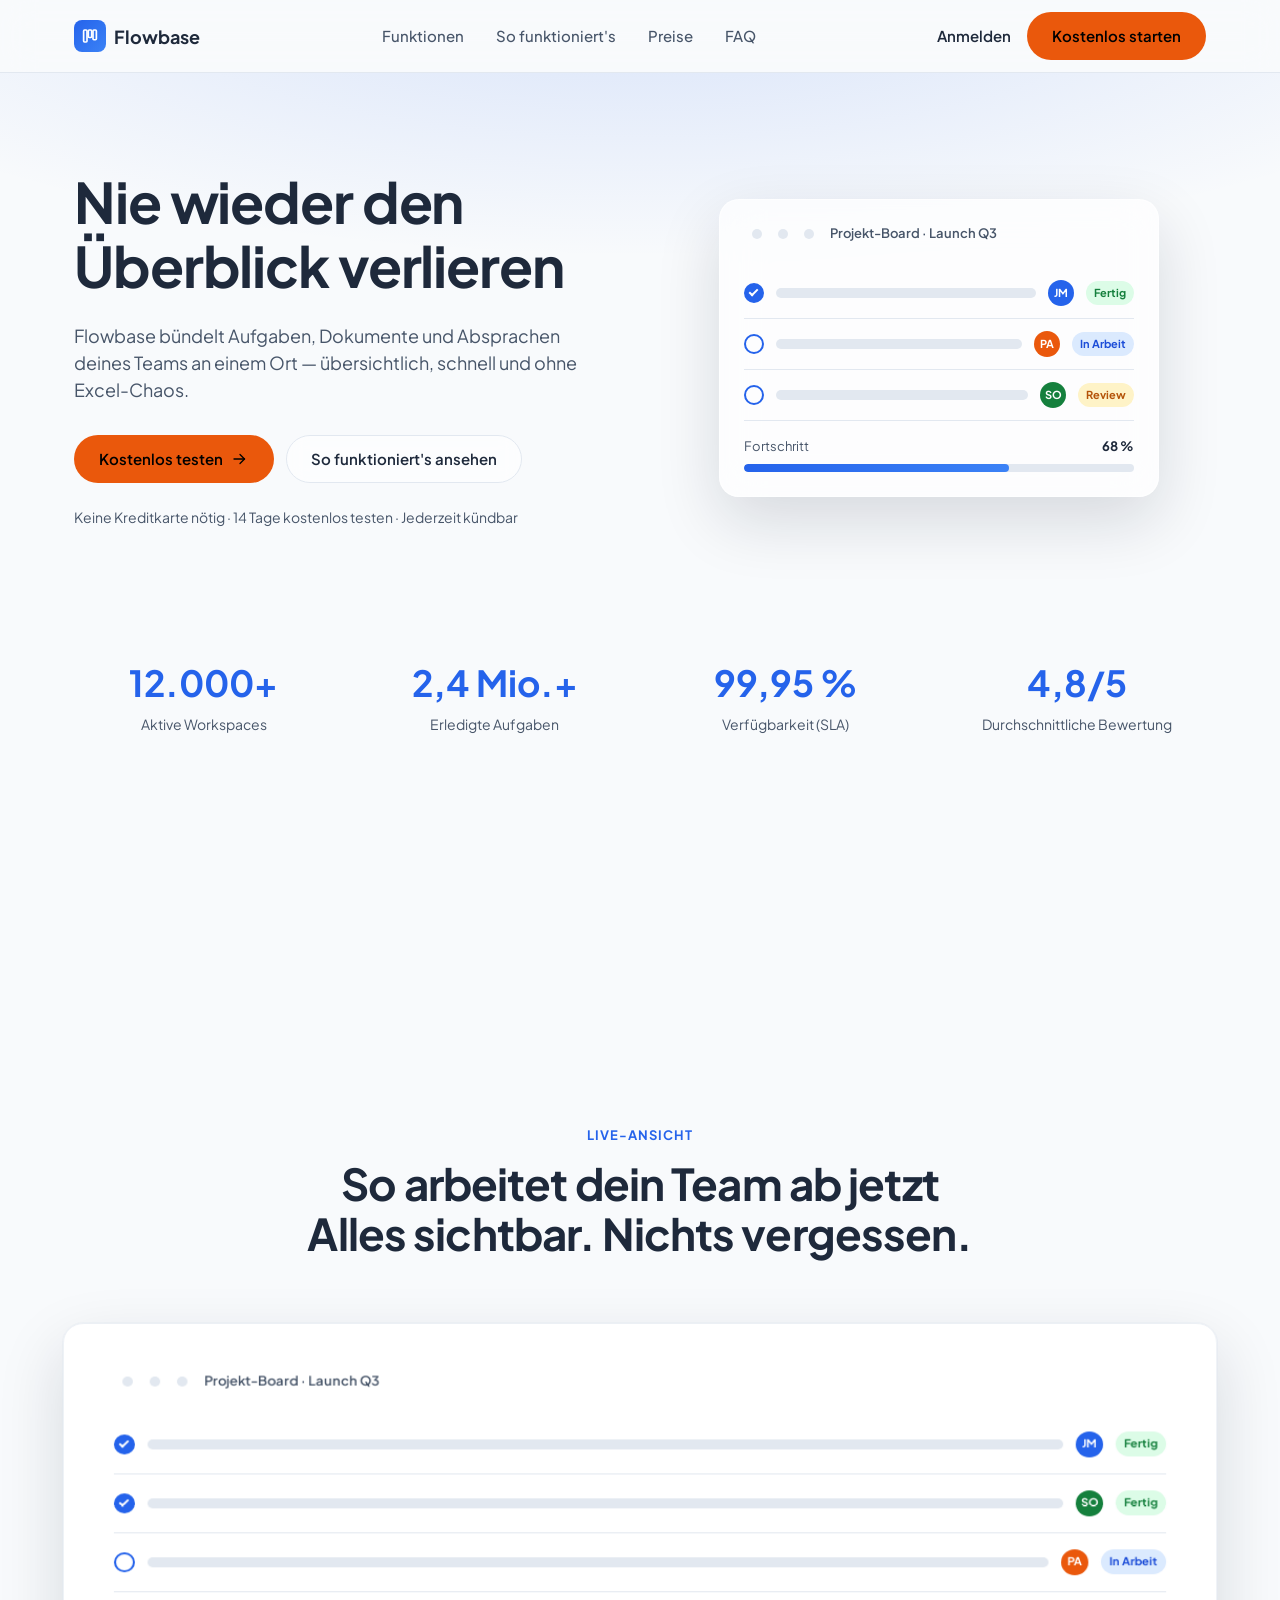
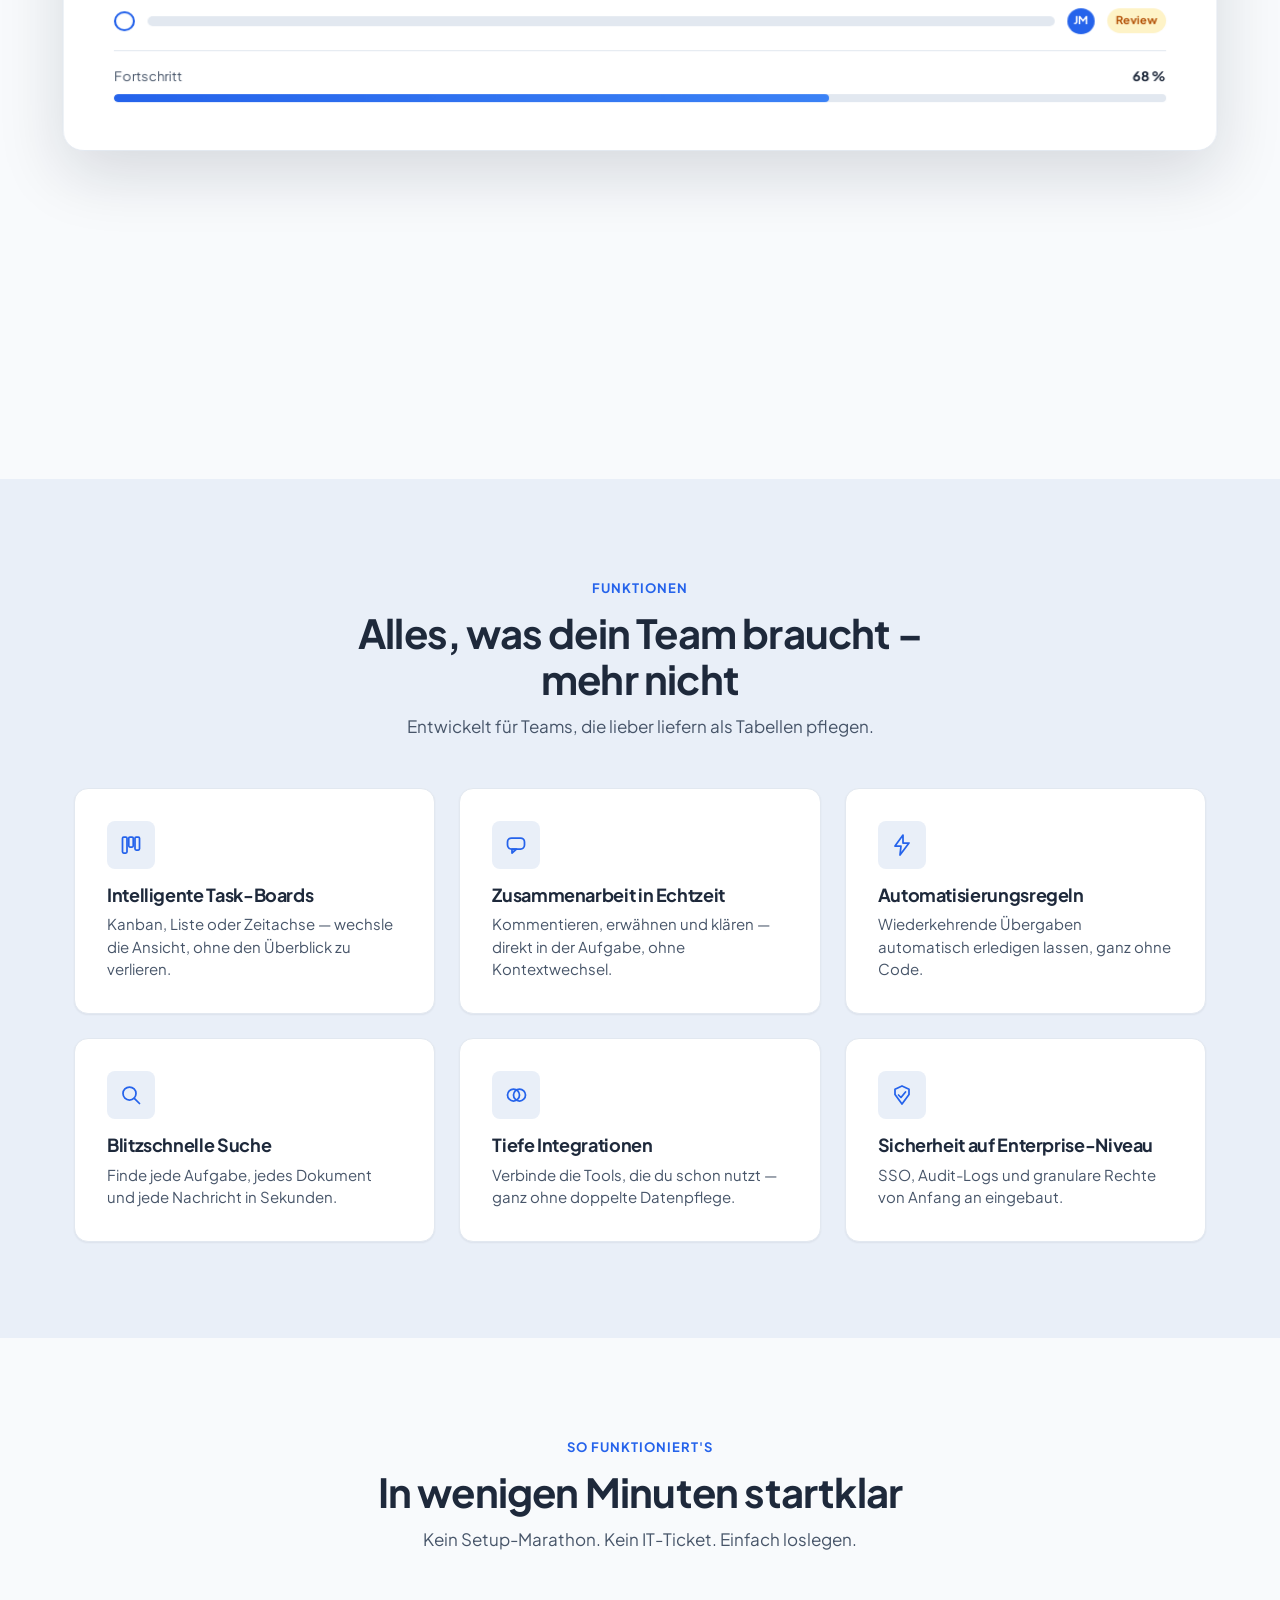
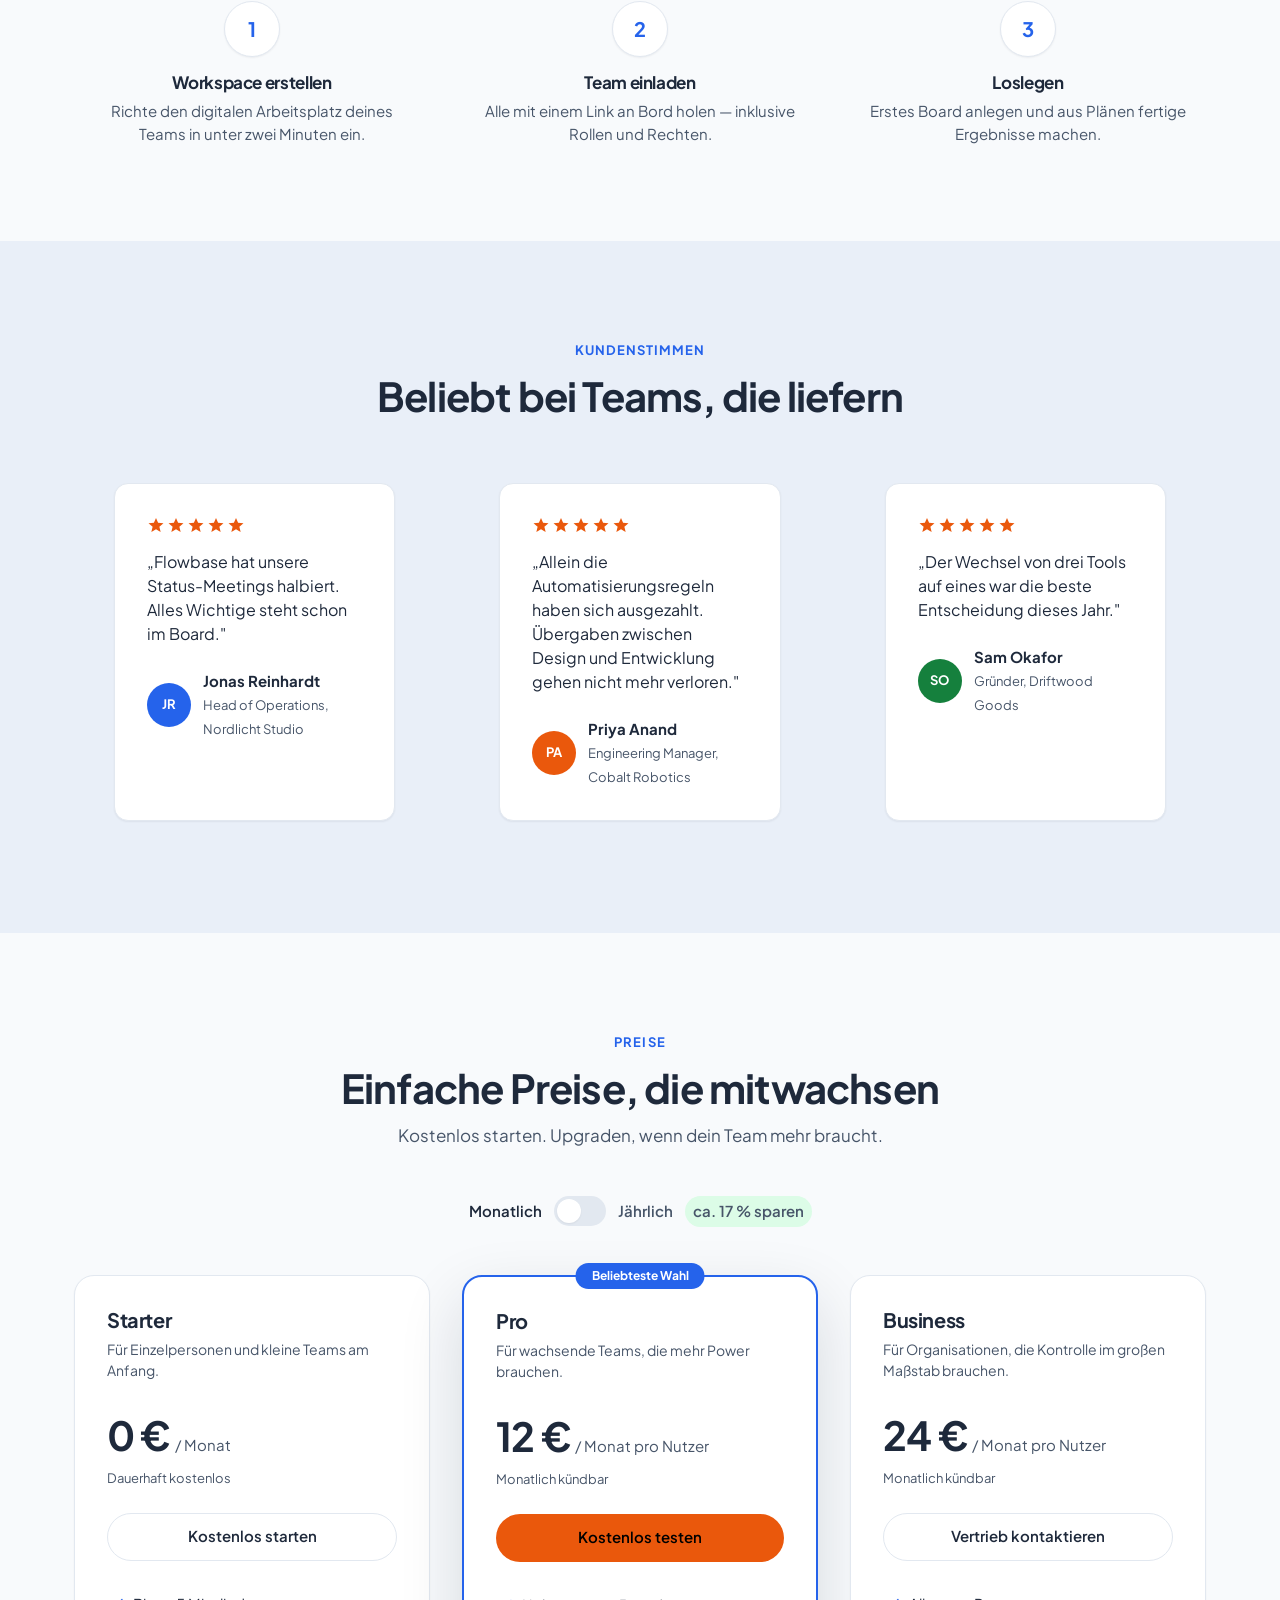
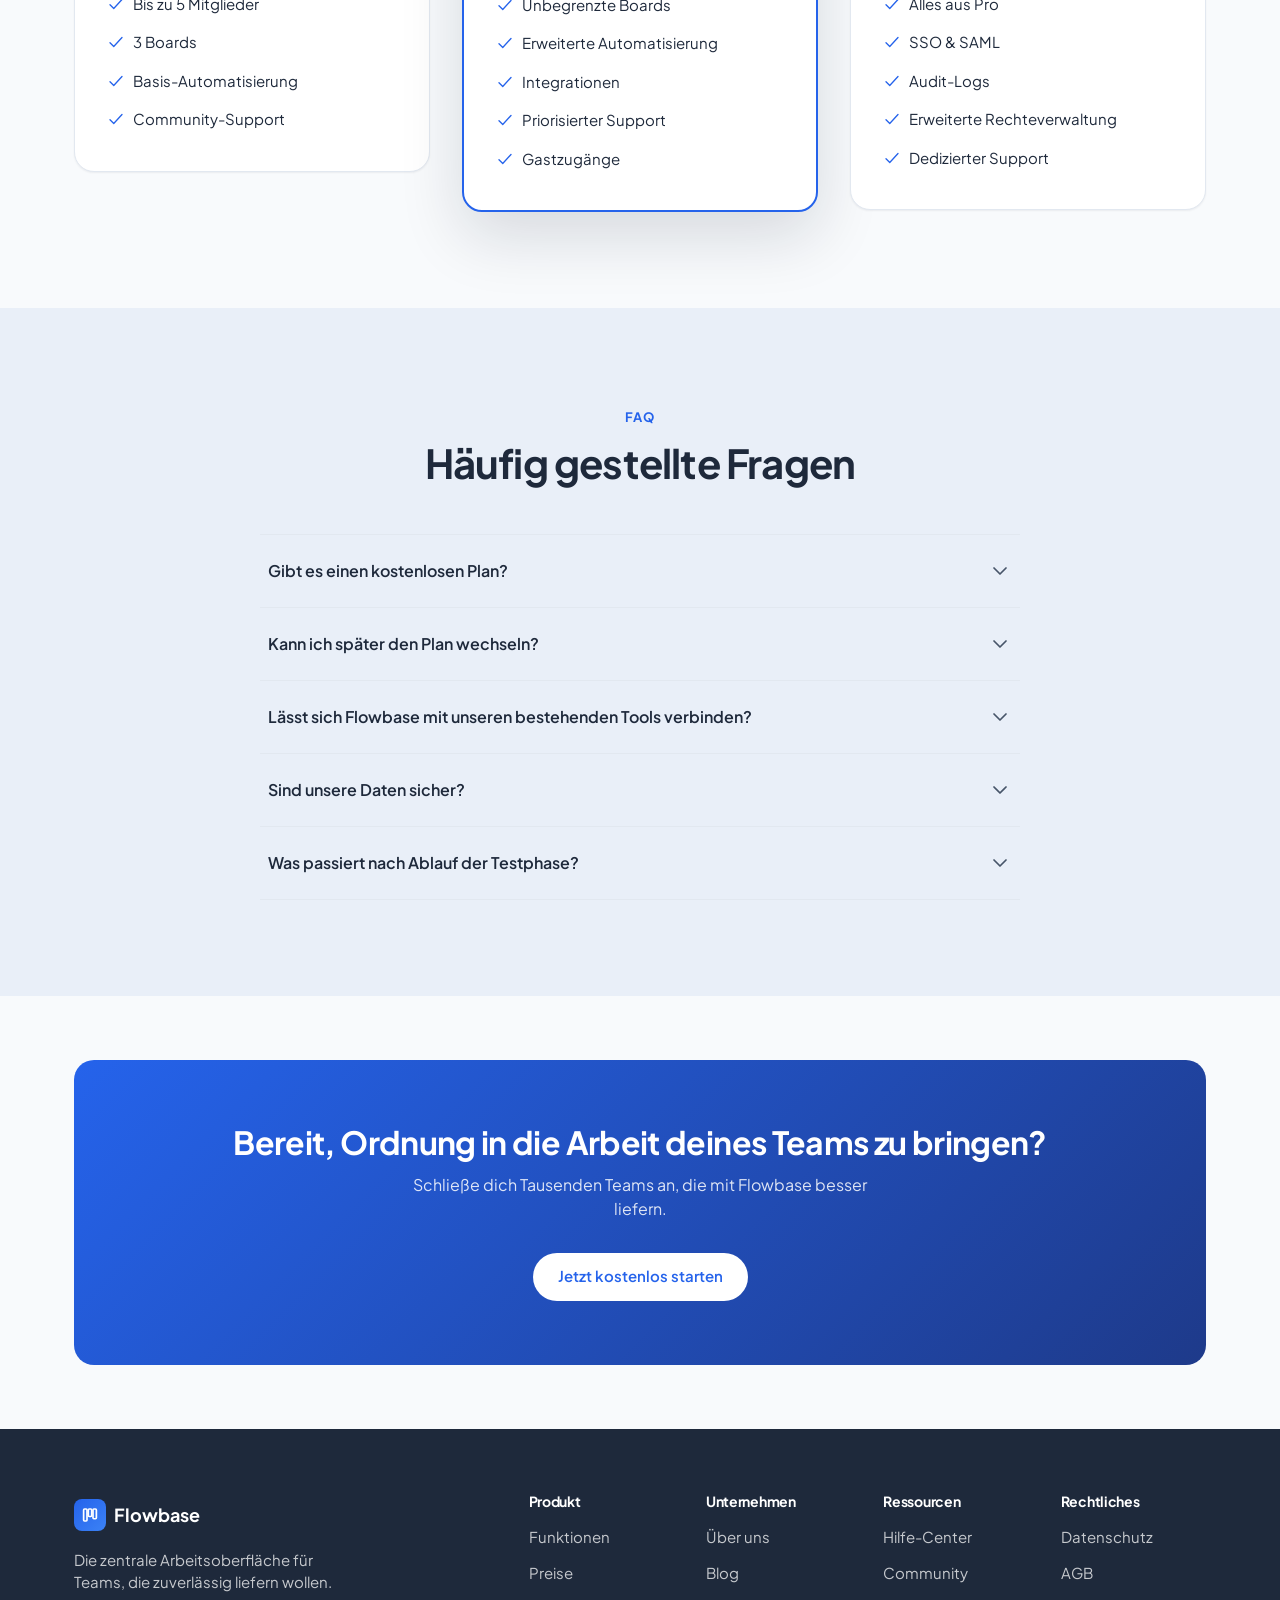
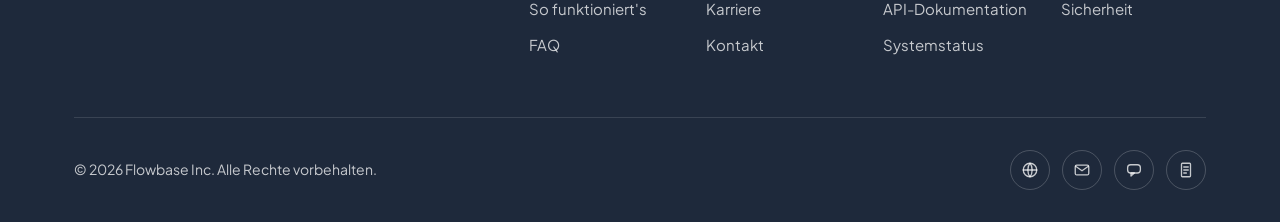
==== commit 7cde1572: "Add scroll-driven product showcase section Vanilla JS/CSS reimplementation of the Aceternity-style "" ====
--- a/index.html
+++ b/index.html
@@ -158,6 +158,62 @@
     </div>
   </section>
 
+  <!-- Scroll showcase -->
+  <section class="scroll-hero" aria-label="Produkt-Vorschau">
+    <div class="container scroll-hero-inner">
+      <div class="scroll-hero-title">
+        <span class="eyebrow">Live-Ansicht</span>
+        <h2>So arbeitet dein Team ab jetzt<br>Alles sichtbar. Nichts vergessen.</h2>
+      </div>
+
+      <div class="scroll-hero-card-wrap">
+        <div class="scroll-hero-card">
+          <div class="mockup-card" aria-hidden="true">
+            <div class="mockup-titlebar">
+              <span class="mockup-dot"></span>
+              <span class="mockup-dot"></span>
+              <span class="mockup-dot"></span>
+              <span>Projekt-Board · Launch Q3</span>
+            </div>
+
+            <div class="mockup-row">
+              <span class="mockup-check is-done"></span>
+              <span class="mockup-line" style="width:60%"></span>
+              <span class="mockup-avatar" style="background:#2563EB">JM</span>
+              <span class="mockup-tag tag-done">Fertig</span>
+            </div>
+            <div class="mockup-row">
+              <span class="mockup-check is-done"></span>
+              <span class="mockup-line" style="width:45%"></span>
+              <span class="mockup-avatar" style="background:#15803D">SO</span>
+              <span class="mockup-tag tag-done">Fertig</span>
+            </div>
+            <div class="mockup-row">
+              <span class="mockup-check"></span>
+              <span class="mockup-line w-70"></span>
+              <span class="mockup-avatar" style="background:#EA580C">PA</span>
+              <span class="mockup-tag tag-progress">In Arbeit</span>
+            </div>
+            <div class="mockup-row">
+              <span class="mockup-check"></span>
+              <span class="mockup-line" style="width:35%"></span>
+              <span class="mockup-avatar" style="background:#2563EB">JM</span>
+              <span class="mockup-tag tag-review">Review</span>
+            </div>
+
+            <div class="mockup-progress-label">
+              <span>Fortschritt</span>
+              <strong>68 %</strong>
+            </div>
+            <div class="mockup-progress-track">
+              <div class="mockup-progress-fill"></div>
+            </div>
+          </div>
+        </div>
+      </div>
+    </div>
+  </section>
+
   <!-- Features -->
   <section class="section section-muted" id="features">
     <div class="container">
--- a/css/styles.css
+++ b/css/styles.css
@@ -643,6 +643,89 @@
   background: linear-gradient(90deg, var(--color-primary), var(--color-secondary));
 }
 
+/* ---------- Scroll showcase (tilting product card) ---------- */
+.scroll-hero {
+  position: relative;
+  display: flex;
+  align-items: center;
+  justify-content: center;
+  min-height: 60rem;
+  padding-block: var(--space-6);
+}
+
+@media (min-width: 768px) {
+  .scroll-hero {
+    min-height: 80rem;
+  }
+}
+
+.scroll-hero-inner {
+  width: 100%;
+  perspective: 1200px;
+}
+
+.scroll-hero-title {
+  text-align: center;
+  margin-bottom: var(--space-8);
+  transform: translateY(0);
+  will-change: transform;
+}
+
+.scroll-hero-title .eyebrow {
+  display: block;
+}
+
+.scroll-hero-title h2 {
+  font-size: clamp(1.75rem, 1.3rem + 1.8vw, 3rem);
+  margin-top: var(--space-2);
+}
+
+.scroll-hero-card-wrap {
+  display: flex;
+  justify-content: center;
+  padding-inline: var(--space-4);
+}
+
+.scroll-hero-card {
+  width: 100%;
+  max-width: 72rem;
+  background: var(--color-card);
+  border: 1px solid var(--color-border);
+  border-radius: var(--radius-lg);
+  box-shadow: var(--shadow-lg);
+  padding: var(--space-5);
+  transform: rotateX(0deg) scale(1);
+  transform-origin: 50% 100%;
+  will-change: transform;
+}
+
+@media (min-width: 768px) {
+  .scroll-hero-card {
+    padding: var(--space-7);
+  }
+}
+
+.scroll-hero-card .mockup-card {
+  max-width: none;
+  background: var(--color-card);
+  border: none;
+  box-shadow: none;
+  backdrop-filter: none;
+  -webkit-backdrop-filter: none;
+  padding: 0;
+}
+
+.scroll-hero-card .mockup-row {
+  padding-block: var(--space-4);
+}
+
+@media (prefers-reduced-motion: reduce) {
+  .scroll-hero-title,
+  .scroll-hero-card {
+    transform: none !important;
+  }
+}
+
 /* ---------- Stats ---------- */
 .stats-grid {
   display: grid;
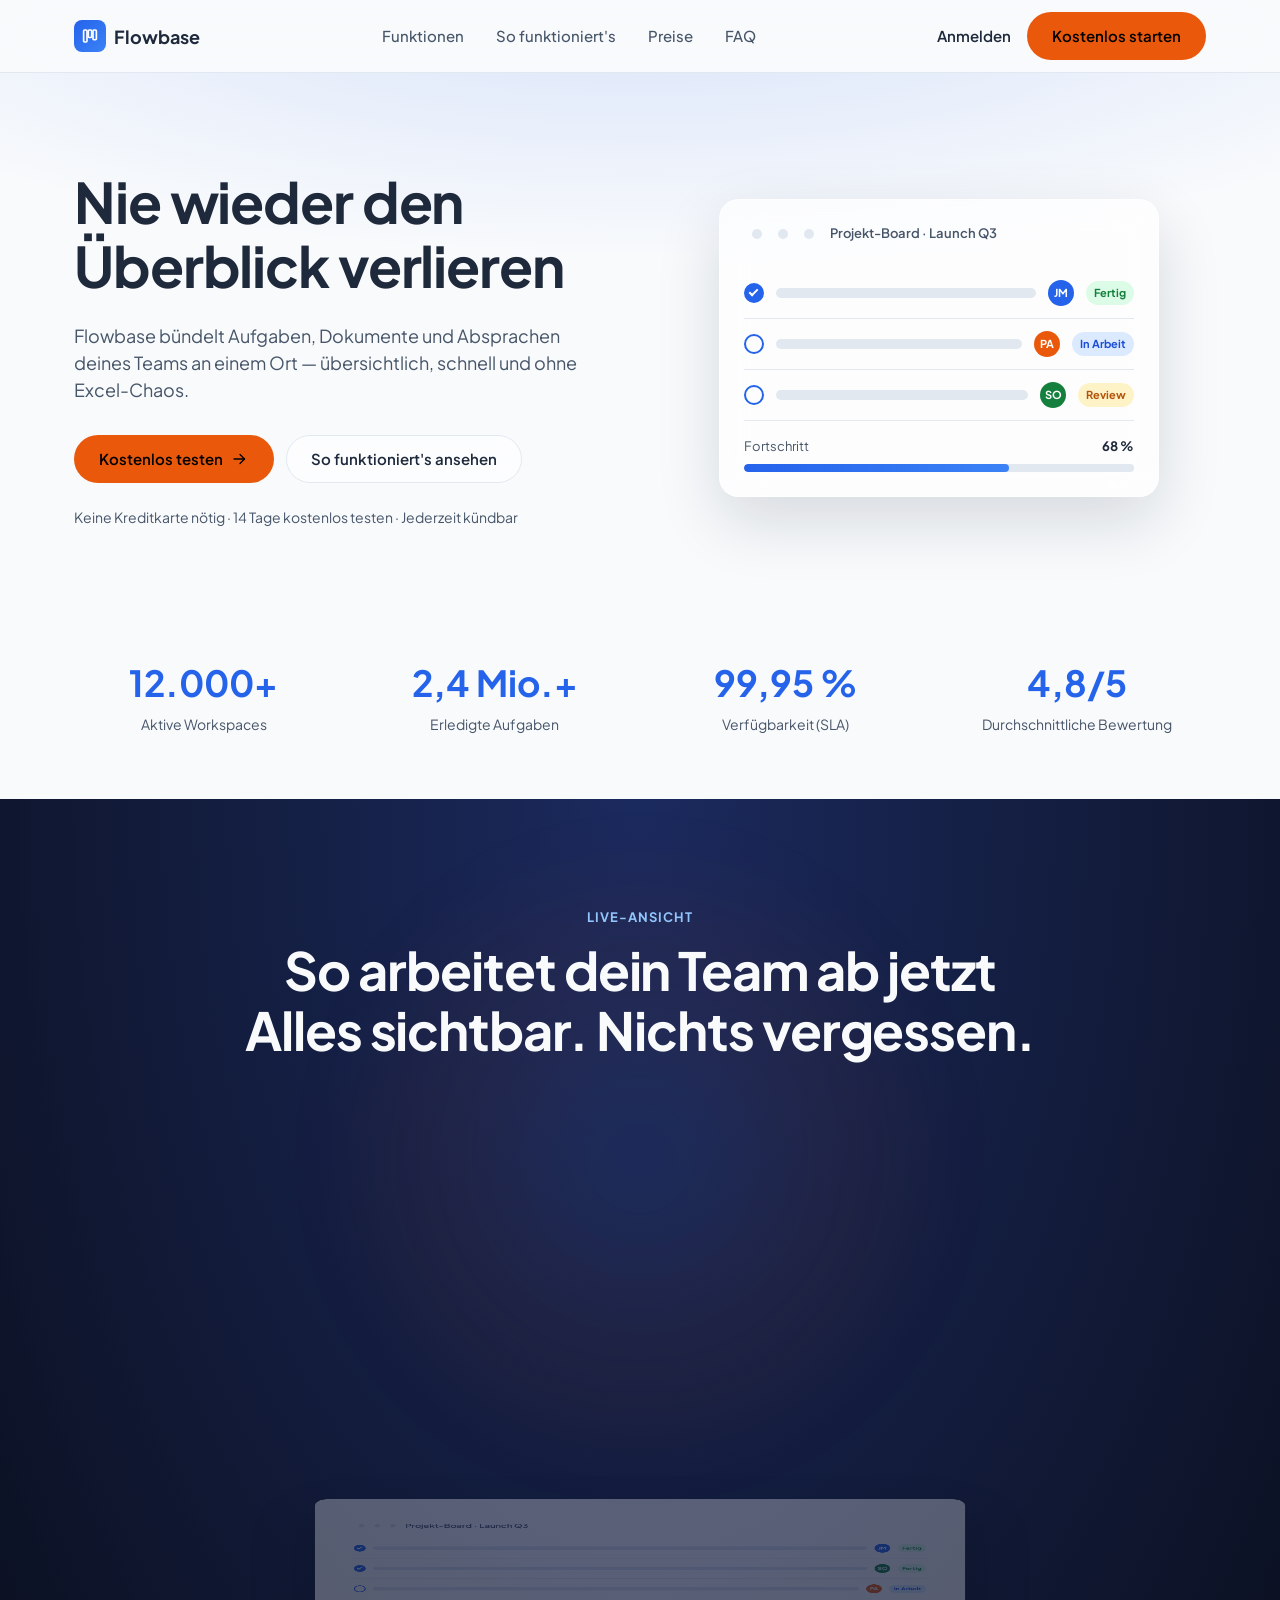
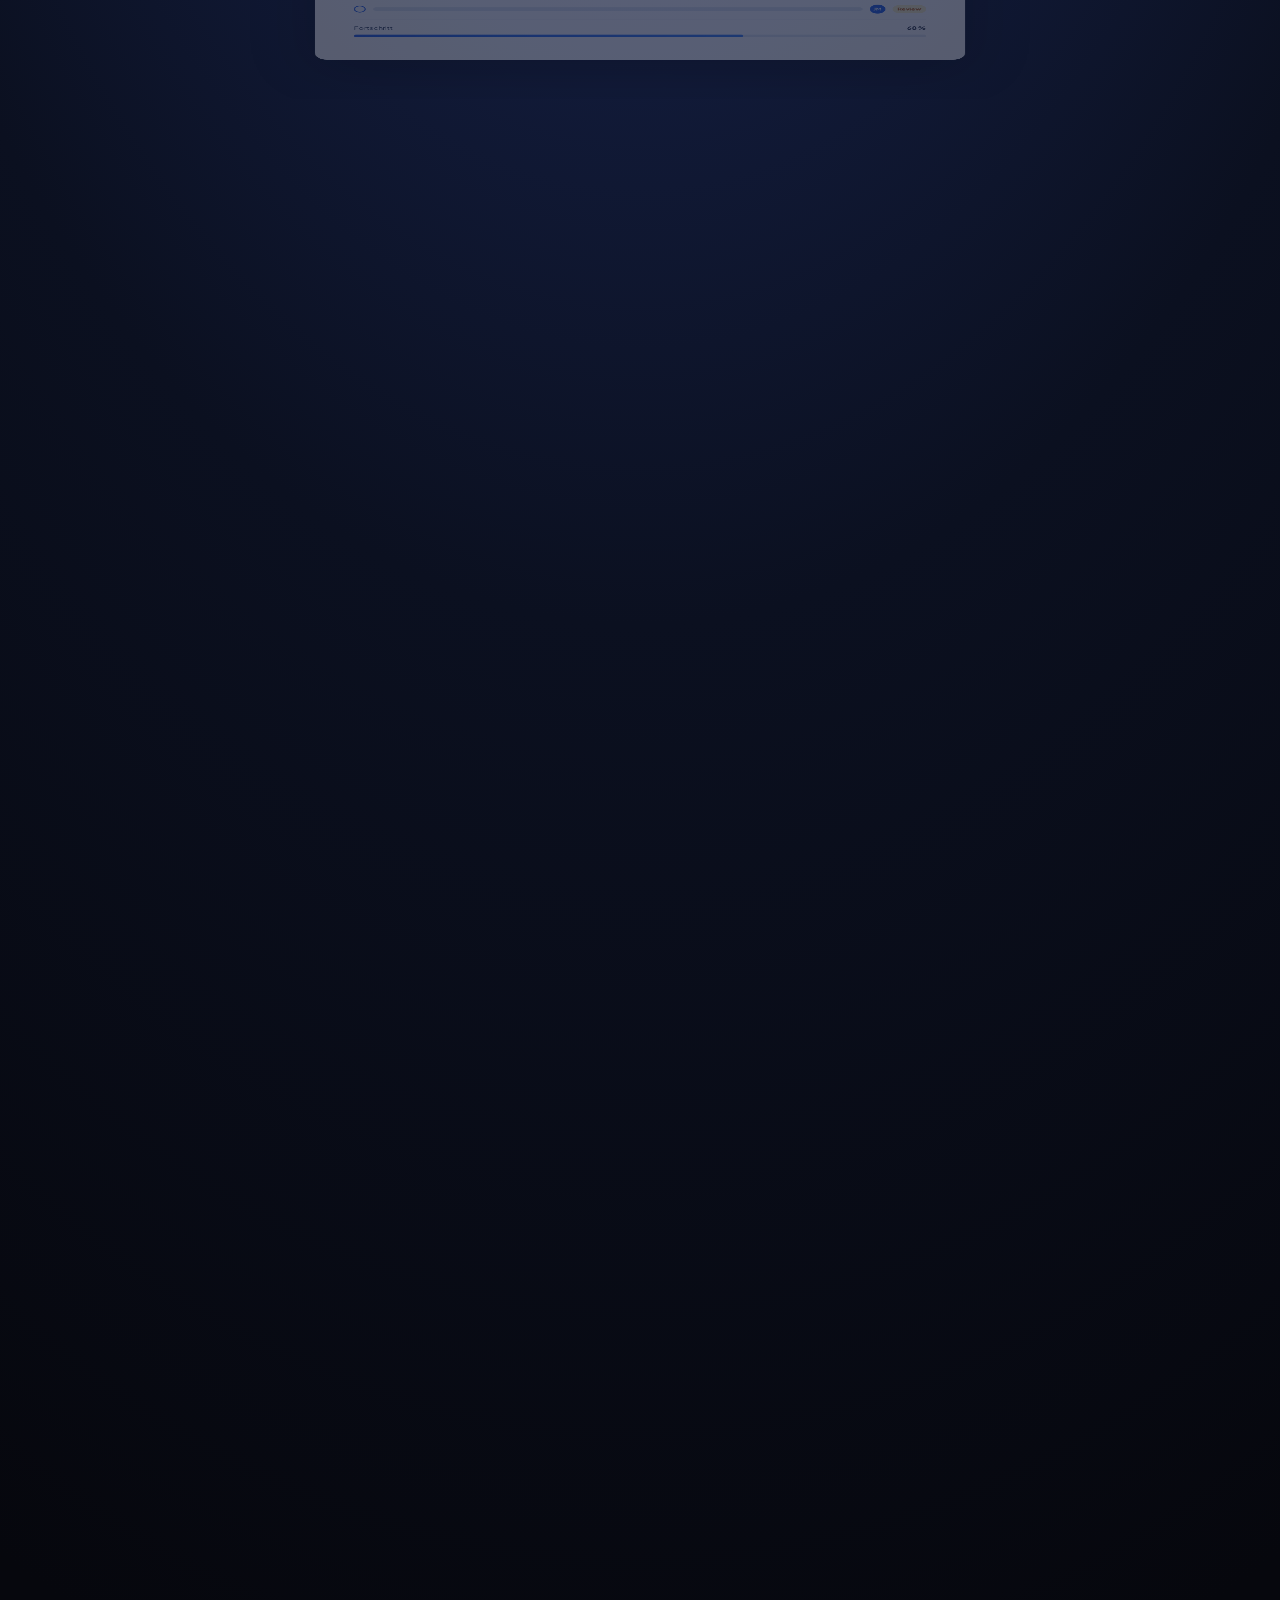
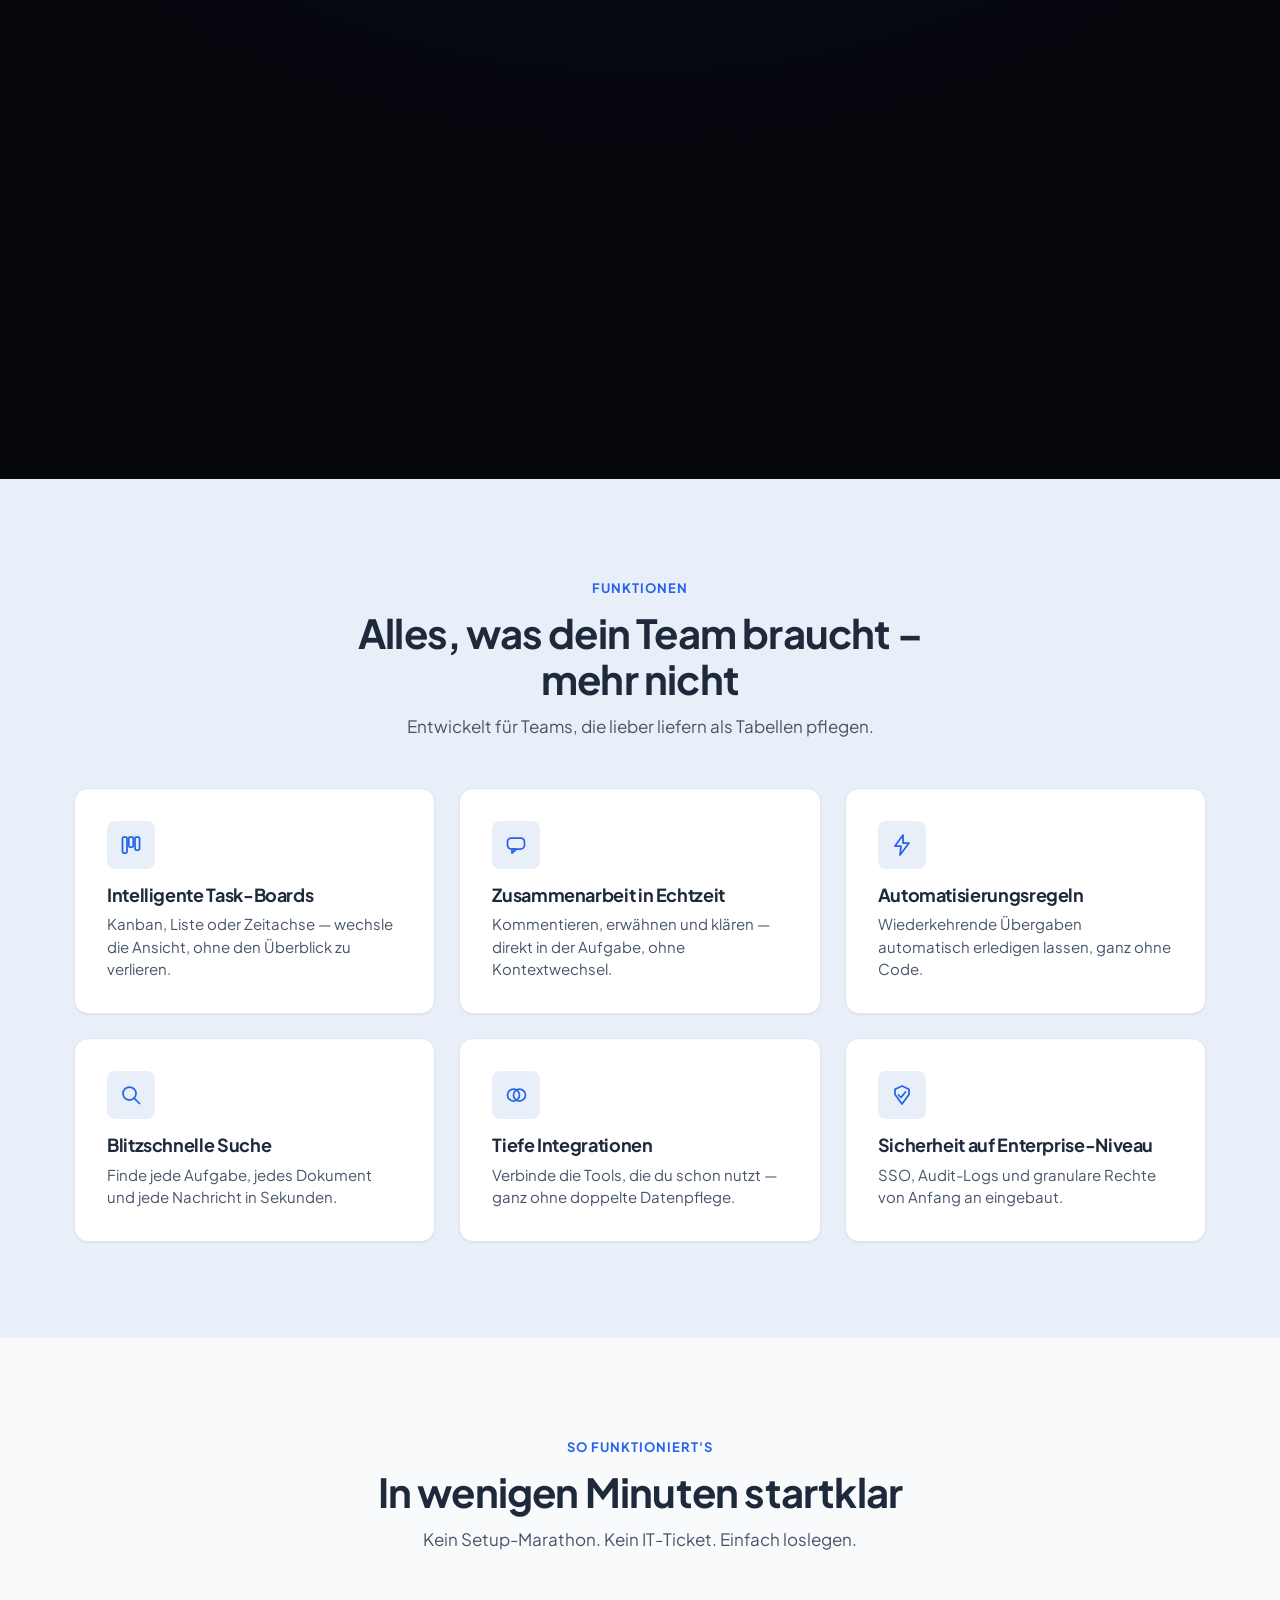
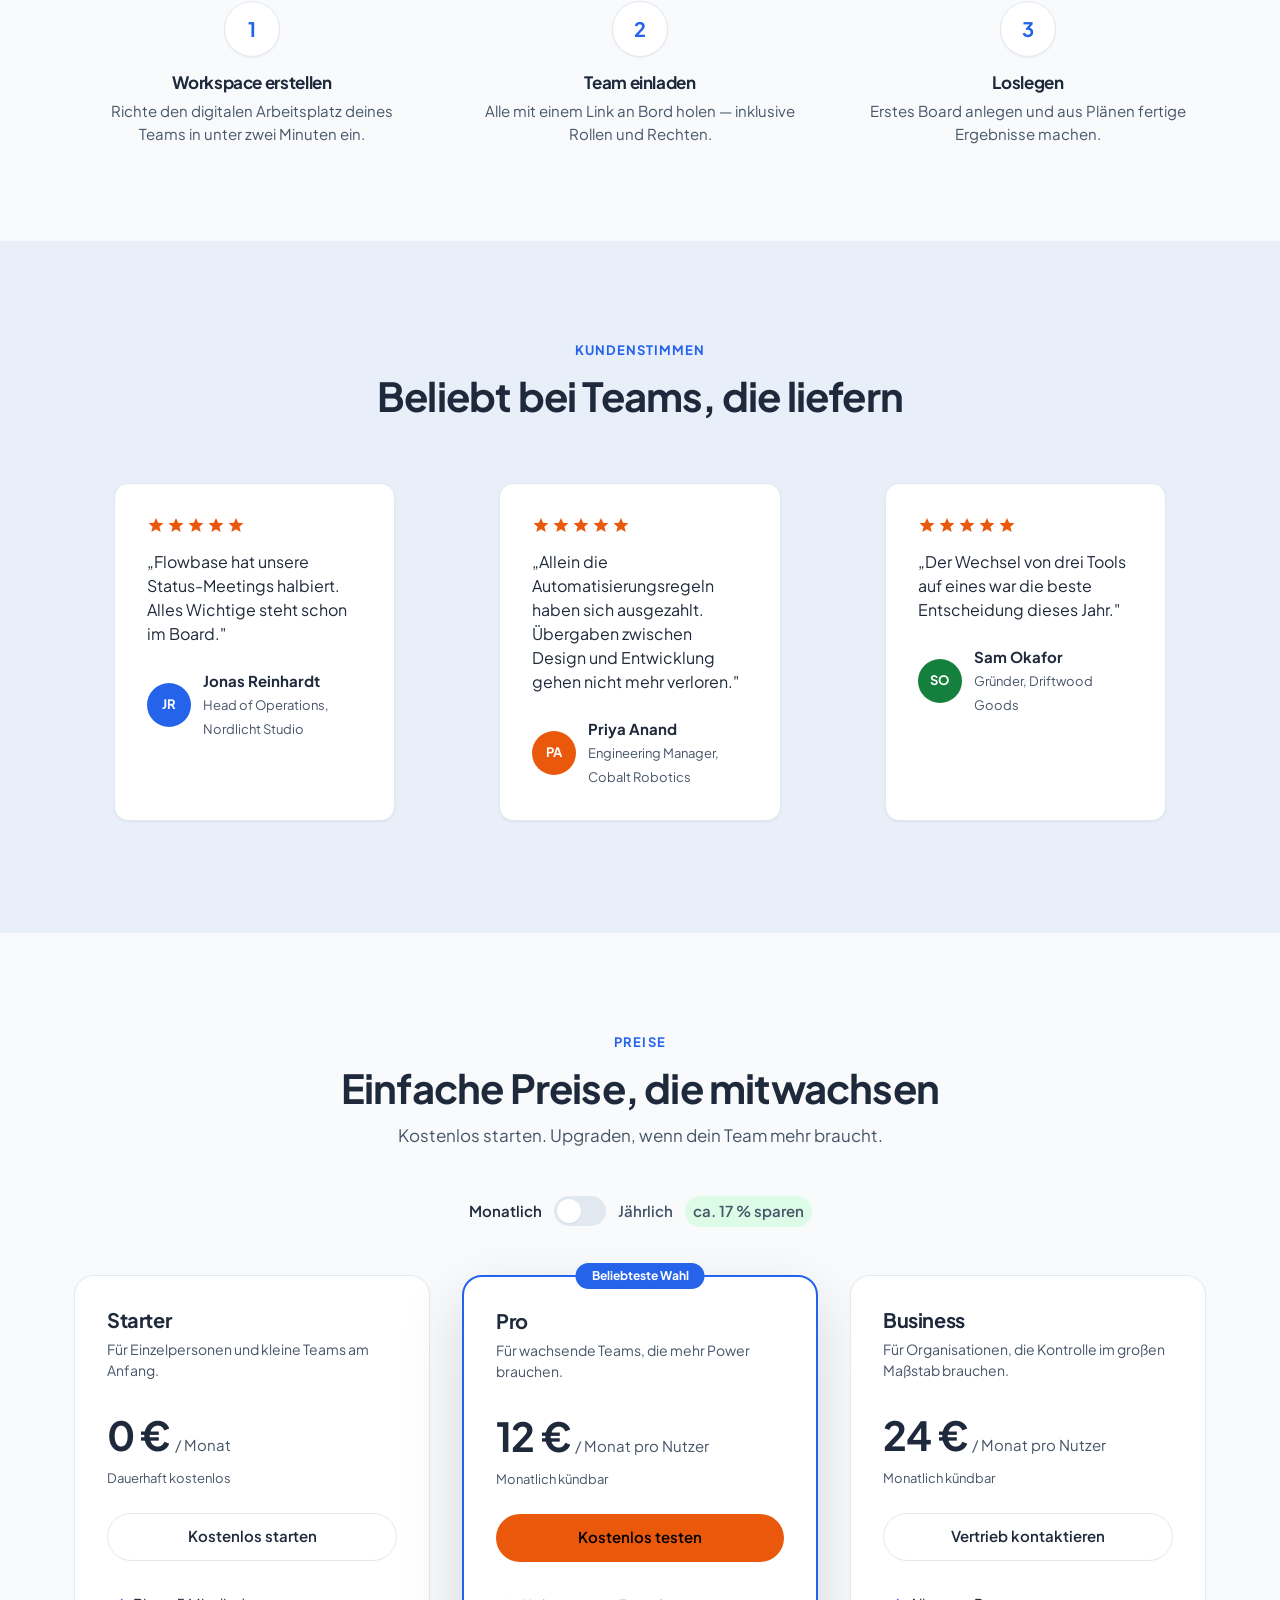
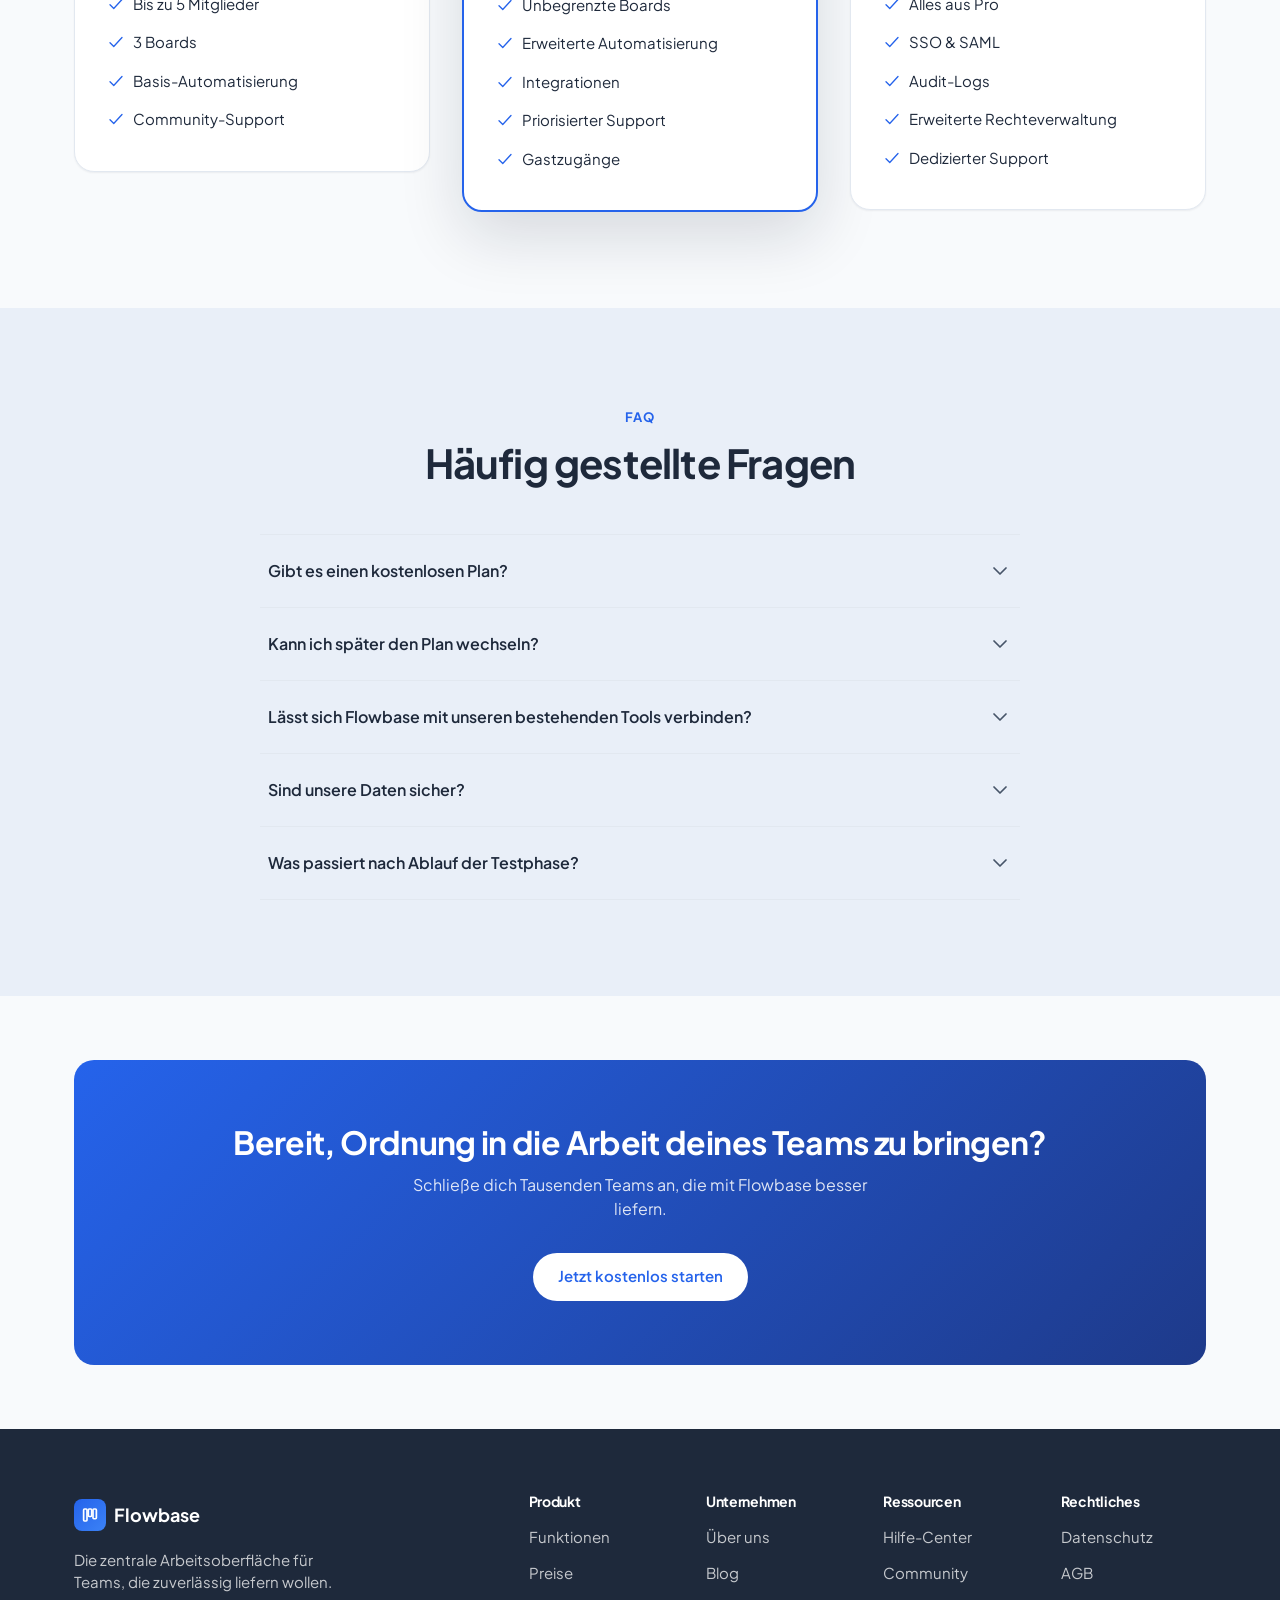
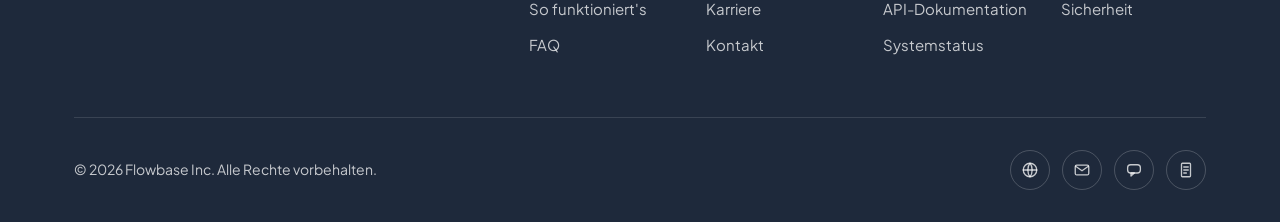
==== commit 01f1ffe5: "Make the scroll showcase dramatically more visual The previous version was too subtle (tiny tilt, qu" ====
--- a/index.html
+++ b/index.html
@@ -160,14 +160,25 @@
 
   <!-- Scroll showcase -->
   <section class="scroll-hero" aria-label="Produkt-Vorschau">
-    <div class="container scroll-hero-inner">
-      <div class="scroll-hero-title">
-        <span class="eyebrow">Live-Ansicht</span>
-        <h2>So arbeitet dein Team ab jetzt<br>Alles sichtbar. Nichts vergessen.</h2>
-      </div>
-
-      <div class="scroll-hero-card-wrap">
-        <div class="scroll-hero-card">
+    <div class="scroll-hero-sticky">
+      <div class="scroll-hero-glow" aria-hidden="true"></div>
+      <div class="container scroll-hero-inner">
+        <div class="scroll-hero-title">
+          <span class="eyebrow">Live-Ansicht</span>
+          <h2>So arbeitet dein Team ab jetzt<br>Alles sichtbar. Nichts vergessen.</h2>
+        </div>
+
+        <div class="scroll-hero-card-wrap">
+          <div class="scroll-hero-float scroll-hero-float--done" aria-hidden="true">
+            <svg class="icon" aria-hidden="true"><use href="#icon-check"/></svg>
+            Aufgabe erledigt
+          </div>
+          <div class="scroll-hero-float scroll-hero-float--chat" aria-hidden="true">
+            <svg class="icon" aria-hidden="true"><use href="#icon-chat"/></svg>
+            3 neue Kommentare
+          </div>
+
+          <div class="scroll-hero-card">
           <div class="mockup-card" aria-hidden="true">
             <div class="mockup-titlebar">
               <span class="mockup-dot"></span>
@@ -208,6 +219,7 @@
             <div class="mockup-progress-track">
               <div class="mockup-progress-fill"></div>
             </div>
+          </div>
           </div>
         </div>
       </div>
--- a/css/styles.css
+++ b/css/styles.css
@@ -643,65 +643,91 @@
   background: linear-gradient(90deg, var(--color-primary), var(--color-secondary));
 }
 
-/* ---------- Scroll showcase (tilting product card) ---------- */
+/* ---------- Scroll showcase (pinned, dramatic tilt/scale/glow) ---------- */
 .scroll-hero {
   position: relative;
-  display: flex;
-  align-items: center;
-  justify-content: center;
-  min-height: 60rem;
-  padding-block: var(--space-6);
+  height: 220vh;
+  background: radial-gradient(120% 90% at 50% 0%, #1b2a5e 0%, #0b1020 55%, #06070d 100%);
 }
 
 @media (min-width: 768px) {
   .scroll-hero {
-    min-height: 80rem;
-  }
+    height: 320vh;
+  }
+}
+
+.scroll-hero-sticky {
+  position: sticky;
+  top: 0;
+  height: 100vh;
+  display: flex;
+  align-items: center;
+  justify-content: center;
+  overflow: hidden;
+}
+
+.scroll-hero-glow {
+  position: absolute;
+  left: 50%;
+  top: 40%;
+  width: min(80vw, 900px);
+  height: min(80vw, 900px);
+  transform: translate(-50%, -50%) scale(0.7);
+  opacity: 0.15;
+  background: radial-gradient(circle, rgba(59, 130, 246, 0.65) 0%, rgba(234, 88, 12, 0.4) 45%, rgba(6, 7, 13, 0) 72%);
+  filter: blur(70px);
+  pointer-events: none;
+  will-change: transform, opacity;
 }
 
 .scroll-hero-inner {
+  position: relative;
+  z-index: 1;
   width: 100%;
-  perspective: 1200px;
+  perspective: 1800px;
 }
 
 .scroll-hero-title {
   text-align: center;
   margin-bottom: var(--space-8);
-  transform: translateY(0);
   will-change: transform;
 }
 
 .scroll-hero-title .eyebrow {
   display: block;
+  color: #93C5FD;
 }
 
 .scroll-hero-title h2 {
-  font-size: clamp(1.75rem, 1.3rem + 1.8vw, 3rem);
+  color: #F8FAFC;
+  font-size: clamp(1.85rem, 1.2rem + 2.6vw, 3.5rem);
   margin-top: var(--space-2);
 }
 
 .scroll-hero-card-wrap {
+  position: relative;
   display: flex;
   justify-content: center;
-  padding-inline: var(--space-4);
+  padding-inline: var(--space-5);
 }
 
 .scroll-hero-card {
   width: 100%;
-  max-width: 72rem;
+  max-width: 78rem;
   background: var(--color-card);
-  border: 1px solid var(--color-border);
+  border: 1px solid rgba(255, 255, 255, 0.08);
   border-radius: var(--radius-lg);
-  box-shadow: var(--shadow-lg);
-  padding: var(--space-5);
-  transform: rotateX(0deg) scale(1);
+  box-shadow: 0 40px 120px rgba(0, 0, 0, 0.55), 0 0 0 1px rgba(255, 255, 255, 0.04);
+  padding: var(--space-6);
+  transform: translateY(0) rotateX(0deg) scale(1);
   transform-origin: 50% 100%;
-  will-change: transform;
+  opacity: 1;
+  will-change: transform, opacity;
 }
 
 @media (min-width: 768px) {
   .scroll-hero-card {
-    padding: var(--space-7);
+    padding: var(--space-8);
   }
 }
 
@@ -719,10 +745,84 @@
   padding-block: var(--space-4);
 }
 
+@media (min-width: 768px) {
+  .scroll-hero-card .mockup-titlebar span:last-child {
+    font-size: 1rem;
+  }
+}
+
+.scroll-hero-float {
+  position: absolute;
+  display: none;
+  align-items: center;
+  gap: var(--space-2);
+  background: rgba(15, 23, 42, 0.85);
+  border: 1px solid rgba(255, 255, 255, 0.12);
+  color: #F8FAFC;
+  padding: var(--space-3) var(--space-4);
+  border-radius: var(--radius-md);
+  box-shadow: 0 20px 45px rgba(0, 0, 0, 0.45);
+  font-size: 0.8125rem;
+  font-weight: 600;
+  white-space: nowrap;
+  z-index: 2;
+  opacity: 0;
+  will-change: transform, opacity;
+}
+
+.scroll-hero-float .icon {
+  width: 18px;
+  height: 18px;
+}
+
+.scroll-hero-float--done {
+  top: 6%;
+  left: 2%;
+}
+
+.scroll-hero-float--done .icon {
+  color: #4ADE80;
+}
+
+.scroll-hero-float--chat {
+  bottom: 8%;
+  right: 2%;
+}
+
+.scroll-hero-float--chat .icon {
+  color: #60A5FA;
+}
+
+@media (min-width: 768px) {
+  .scroll-hero-float {
+    display: flex;
+  }
+}
+
 @media (prefers-reduced-motion: reduce) {
+  .scroll-hero {
+    height: auto;
+    padding-block: var(--space-8);
+  }
+
+  .scroll-hero-sticky {
+    position: static;
+    height: auto;
+  }
+
+  .scroll-hero-glow {
+    opacity: 0.3;
+    transform: translate(-50%, -50%) scale(1);
+  }
+
+  .scroll-hero-float {
+    display: none !important;
+  }
+
   .scroll-hero-title,
   .scroll-hero-card {
     transform: none !important;
+    opacity: 1 !important;
   }
 }
 
